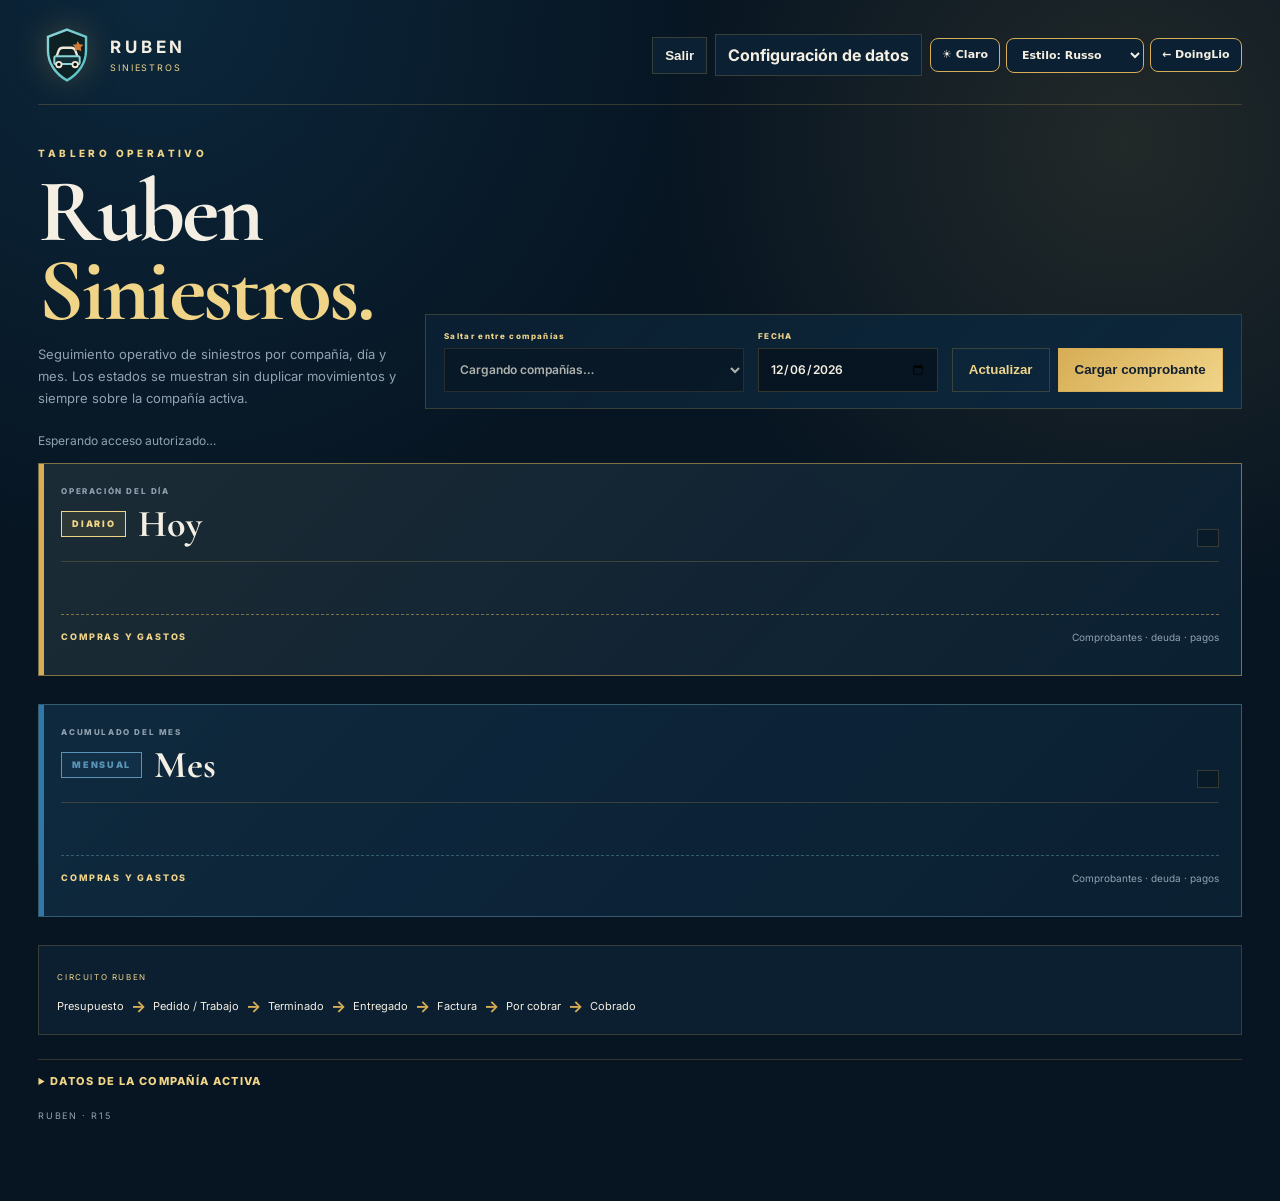
==== index.html @ d05a95ca "R16: productos editables y orden de compra desde comprobante" ====
<!doctype html>
<html lang="es">
<head>
<script data-doinglio-theme-init>(function(){try{document.documentElement.dataset.theme=localStorage.getItem('doinglio.theme')||'dark';document.documentElement.dataset.style=localStorage.getItem('doinglio.style')||'russo'}catch(_){document.documentElement.dataset.theme='dark';document.documentElement.dataset.style='russo'}})();</script>
<meta charset="utf-8">
<meta name="viewport" content="width=device-width,initial-scale=1">
<meta name="theme-color" content="#071522">
<title>Ruben · Siniestros</title>
<link rel="icon" href="ruben-siniestros.svg" type="image/svg+xml">
<style>
@import url('https://fonts.googleapis.com/css2?family=Cormorant+Garamond:wght@500;600;700&family=Inter:wght@400;500;600;700;800&display=swap');
:root{
  --bg:#071522;--panel:#0b2032;--panel2:#0d2940;--ink:#f4efe2;--muted:#91a2b1;
  --blue:#1b5f8b;--blue2:#2e79a9;--gold:#d7ad55;--gold2:#f0d488;--line:#d7ad5538;
  --good:#6fd6ad;--bad:#ff9c9c;
}
html[data-style="davinci"]{--bg:#080807;--panel:#11110f;--panel2:#171510;--blue:#54bfc3;--blue2:#8bd5d8;--gold:#d9823b;--gold2:#efb271;--line:#ffffff18}
html[data-theme="light"][data-style="russo"]{--bg:#eaf1f6;--panel:#fffaf0;--panel2:#f5ead5;--ink:#14283b;--muted:#5d7081;--blue:#18547d;--blue2:#2e79a9;--gold:#9d7423;--gold2:#c79a3c;--line:#9d74234a}
*{box-sizing:border-box}
html,body{margin:0;min-height:100%;background:var(--bg);color:var(--ink);font-family:Inter,system-ui,sans-serif}
body{min-height:100vh;background:
  radial-gradient(circle at 12% 0%,color-mix(in srgb,var(--blue) 24%,transparent),transparent 34%),
  radial-gradient(circle at 88% 12%,color-mix(in srgb,var(--gold) 13%,transparent),transparent 30%),
  var(--bg)}
.wrap{width:min(1380px,94vw);margin:auto;padding:26px 0 80px}
.top{display:flex;justify-content:space-between;align-items:center;gap:18px;padding:0 0 20px;border-bottom:1px solid var(--line)}
.brand{display:flex;align-items:center;gap:14px}.brand img{width:58px;height:58px;filter:drop-shadow(0 0 16px #d7ad5544)}
.brand strong{display:block;font-size:17px;letter-spacing:.22em}.brand small{display:block;margin-top:5px;color:var(--gold2);font-size:9px;letter-spacing:.2em}
.top-actions{display:flex;align-items:center;gap:8px;flex-wrap:wrap;justify-content:flex-end}
.account{font-size:10px;color:var(--muted)}.top-actions button,.top-actions a{border:1px solid var(--line);background:var(--panel);color:var(--ink);padding:10px 12px;text-decoration:none;font-weight:700;cursor:pointer}
.hero{padding:42px 0 24px;display:grid;grid-template-columns:1.15fr .85fr;gap:28px;align-items:end}
.hero-kicker{color:var(--gold2);font-size:10px;letter-spacing:.34em;font-weight:800}
.hero h1{font:700 clamp(54px,7vw,104px)/.88 "Cormorant Garamond",serif;margin:14px 0 12px;letter-spacing:-.03em}
.hero h1 em{font-style:normal;color:var(--gold2)}.hero p{margin:0;color:var(--muted);max-width:720px;line-height:1.7;font-size:13px}
.filters{display:grid;grid-template-columns:minmax(300px,1fr) 180px auto;gap:14px;align-items:end;border:1px solid var(--line);background:linear-gradient(135deg,color-mix(in srgb,var(--panel) 94%,transparent),color-mix(in srgb,var(--blue) 11%,var(--panel)));padding:16px 18px}
.filter-actions{display:flex;gap:8px;align-items:end;justify-content:flex-end;white-space:nowrap}
.refresh{align-self:end;height:44px;border:1px solid var(--gold);font-weight:900;padding:0 16px;cursor:pointer}
.refresh.secondary{background:transparent;color:var(--gold2);border-color:var(--line)}
.refresh.primary{background:linear-gradient(135deg,var(--gold),var(--gold2));color:#102030;border-color:var(--gold)}
.filter select{min-width:0;text-overflow:ellipsis}

.filter label{display:block;color:var(--gold2);font-size:8px;letter-spacing:.17em;margin-bottom:7px;font-weight:800}
.filter select,.filter input{width:100%;height:44px;border:1px solid var(--line);background:var(--bg);color:var(--ink);padding:0 11px;font:600 12px Inter}

.status{min-height:24px;padding:0 0 15px;color:var(--muted);font-size:12px}.status.ok{color:var(--good)}.status.bad{color:var(--bad)}
.period{position:relative;margin:0 0 28px;padding:22px;border:1px solid var(--line);overflow:hidden}
.period:before{content:"";position:absolute;left:0;top:0;bottom:0;width:5px}
.period.day-period{background:linear-gradient(135deg,color-mix(in srgb,var(--gold) 8%,var(--panel)),color-mix(in srgb,var(--panel) 96%,transparent));border-color:color-mix(in srgb,var(--gold) 42%,var(--line))}
.period.day-period:before{background:var(--gold)}
.period.month-period{background:linear-gradient(135deg,color-mix(in srgb,var(--blue2) 10%,var(--panel)),color-mix(in srgb,var(--panel) 96%,transparent));border-color:color-mix(in srgb,var(--blue2) 46%,var(--line))}
.period.month-period:before{background:var(--blue2)}
.period-head{display:flex;justify-content:space-between;align-items:end;gap:16px;margin-bottom:18px;padding:0 0 14px;border-bottom:1px solid var(--line)}
.period-title-row{display:flex;align-items:center;gap:12px;flex-wrap:wrap}
.period-badge{display:inline-flex;align-items:center;min-height:26px;padding:0 10px;border:1px solid currentColor;font-size:9px;letter-spacing:.18em;font-weight:900}
.day-period .period-badge{color:var(--gold2);background:color-mix(in srgb,var(--gold) 10%,transparent)}
.month-period .period-badge{color:color-mix(in srgb,var(--blue2) 78%,var(--ink));background:color-mix(in srgb,var(--blue2) 10%,transparent)}
.period-head small{display:block;color:var(--muted);font-size:8px;letter-spacing:.2em;font-weight:800;margin-bottom:5px}
.period-head h2{margin:0;font:700 38px "Cormorant Garamond",serif}
.period-date{color:var(--ink);font-size:11px;font-weight:700;padding:8px 10px;border:1px solid var(--line);background:color-mix(in srgb,var(--bg) 62%,transparent)}
.day-period .finance-head{border-top-color:color-mix(in srgb,var(--gold) 42%,var(--line))}
.month-period .finance-head{border-top-color:color-mix(in srgb,var(--blue2) 46%,var(--line))}
.metrics{display:grid;grid-template-columns:repeat(4,minmax(0,1fr));gap:12px}
.metric{position:relative;min-height:190px;padding:18px;border:1px solid var(--line);background:linear-gradient(160deg,var(--panel),color-mix(in srgb,var(--blue) 10%,var(--panel)));overflow:hidden}
.metric:after{content:"";position:absolute;width:110px;height:110px;border:1px solid color-mix(in srgb,var(--gold) 22%,transparent);border-radius:50%;right:-48px;top:-48px}
.metric .label{position:relative;z-index:1;color:var(--gold2);font-size:9px;letter-spacing:.18em;font-weight:800;text-transform:uppercase}
.metric .value{position:relative;z-index:1;margin-top:18px;font:700 clamp(46px,5vw,74px)/.85 "Cormorant Garamond",serif;color:var(--ink)}
.metric .amount{position:relative;z-index:1;margin-top:16px;color:var(--muted);font-size:12px;font-weight:600}
.metric.total{background:linear-gradient(145deg,color-mix(in srgb,var(--gold) 14%,var(--panel)),var(--panel))}
.metric.total .value{color:var(--gold2);font-size:clamp(34px,4.4vw,62px)}
.metric.clickable{cursor:pointer;transition:transform .16s ease,border-color .16s ease,background .16s ease}
.metric.clickable:hover{transform:translateY(-2px);border-color:var(--gold);background:linear-gradient(160deg,var(--panel2),color-mix(in srgb,var(--gold) 8%,var(--panel)))}
.metric.clickable:focus-visible{outline:2px solid var(--gold2);outline-offset:3px}
.metric .open-hint{position:absolute;right:14px;bottom:12px;color:var(--gold2);font-size:9px;letter-spacing:.12em;font-weight:800}
.finance-head{display:flex;align-items:center;justify-content:space-between;gap:12px;margin:22px 0 10px;padding-top:16px;border-top:1px dashed var(--line)}
.finance-head span:first-child{color:var(--gold2);font-size:9px;letter-spacing:.2em;font-weight:800}
.finance-head span:last-child{color:var(--muted);font-size:10px}
.detail-modal{position:fixed;inset:0;z-index:20000;display:grid;place-items:center;padding:24px;background:#02070dbd;backdrop-filter:blur(6px)}
.detail-modal[hidden]{display:none}
.detail-card{width:min(1080px,96vw);max-height:84vh;overflow:hidden;border:1px solid var(--gold);background:var(--bg);box-shadow:0 30px 100px #000b}
.detail-head{display:flex;justify-content:space-between;align-items:flex-start;gap:18px;padding:18px 20px;border-bottom:1px solid var(--line);background:var(--panel)}
.detail-head small{display:block;color:var(--gold2);font-size:8px;letter-spacing:.18em;margin-bottom:5px}.detail-head h3{margin:0;font:700 30px "Cormorant Garamond",serif}
.detail-close{border:1px solid var(--line);background:transparent;color:var(--ink);width:38px;height:38px;font-size:20px;cursor:pointer}
.detail-body{overflow:auto;max-height:calc(84vh - 86px)}
.detail-status{padding:14px 18px;color:var(--muted);font-size:11px}
.detail-table{width:100%;border-collapse:collapse;font-size:11px}.detail-table th,.detail-table td{padding:11px 12px;border-bottom:1px solid var(--line);text-align:left;vertical-align:top}.detail-table th{position:sticky;top:0;background:var(--panel2);color:var(--gold2);font-size:8px;letter-spacing:.12em;text-transform:uppercase}.detail-table td.amount{text-align:right;font-weight:700;white-space:nowrap}.detail-table td.balance{text-align:right;color:var(--gold2);white-space:nowrap}
.detail-table tbody tr.invoice-row{cursor:pointer}
.detail-table tbody tr.invoice-row:hover{background:color-mix(in srgb,var(--gold) 8%,transparent)}
.invoice-summary{display:grid;grid-template-columns:repeat(4,minmax(0,1fr));gap:10px;padding:16px 18px;border-bottom:1px solid var(--line)}
.invoice-summary div{border:1px solid var(--line);background:var(--panel);padding:10px}
.invoice-summary small{display:block;color:var(--muted);font-size:8px;letter-spacing:.12em;text-transform:uppercase;margin-bottom:5px}
.invoice-summary b{font-size:12px}
.invoice-section{padding:16px 18px}.invoice-section h4{margin:0 0 10px;color:var(--gold2);font:700 22px "Cormorant Garamond",serif}
.product-link{border:0;background:transparent;color:var(--gold2);font:inherit;font-weight:800;padding:0;cursor:pointer;text-align:left;text-decoration:underline;text-underline-offset:3px}
.product-link:hover{color:var(--ink)}
.detail-back{border:1px solid var(--line);background:var(--panel);color:var(--ink);padding:9px 11px;font-weight:800;cursor:pointer;margin-bottom:14px}
.product-sheet{padding:18px}
.product-sheet h4{margin:0 0 14px;font:700 28px "Cormorant Garamond",serif;color:var(--gold2)}
.product-sheet .invoice-summary{padding:0;border-bottom:0;margin-bottom:14px}
.invoice-upload-modal{position:fixed;inset:0;z-index:22000;display:grid;place-items:center;padding:22px;background:#02070dcc;backdrop-filter:blur(7px)}
.invoice-upload-modal[hidden]{display:none}
.invoice-upload-card{width:min(1580px,99vw);max-height:96vh;overflow:hidden;border:1px solid var(--gold);background:var(--bg);box-shadow:0 35px 120px #000c}
.invoice-upload-head{display:flex;justify-content:space-between;gap:18px;align-items:flex-start;padding:18px 20px;border-bottom:1px solid var(--line);background:var(--panel)}
.invoice-upload-head small{display:block;color:var(--gold2);font-size:8px;letter-spacing:.18em;margin-bottom:5px}.invoice-upload-head h3{margin:0;font:700 32px "Cormorant Garamond",serif}
.invoice-upload-body{padding:12px 14px;overflow:auto;max-height:calc(96vh - 78px)}
.invoice-upload-grid{display:grid;grid-template-columns:minmax(190px,.7fr) minmax(320px,1.3fr) auto;gap:10px;align-items:end}
.invoice-upload-grid input[type=file]{width:100%;border:1px solid var(--line);background:var(--panel);color:var(--ink);padding:12px}
.invoice-btn{border:1px solid var(--gold);background:linear-gradient(135deg,var(--gold),var(--gold2));color:#102030;font-weight:900;padding:11px 14px;cursor:pointer}
.invoice-btn.secondary{background:var(--panel);color:var(--ink);border-color:var(--line)}
.invoice-btn:disabled{opacity:.5;cursor:not-allowed}
.invoice-status{min-height:24px;margin:10px 0;color:var(--muted);font-size:11px}.invoice-status.ok{color:var(--good)}.invoice-status.bad{color:var(--bad)}
.invoice-preview[hidden]{display:none}
.invoice-review-layout{display:grid;grid-template-columns:minmax(360px,.72fr) minmax(720px,1.55fr);gap:12px;align-items:start}
.invoice-document-preview{border:1px solid var(--line);background:var(--panel);min-height:500px;overflow:hidden}
.invoice-document-preview[hidden]{display:none}
.invoice-document-preview-head{display:flex;align-items:center;justify-content:space-between;gap:12px;padding:10px 12px;border-bottom:1px solid var(--line);color:var(--gold2);font-size:9px;font-weight:900;letter-spacing:.12em;text-transform:uppercase}
.invoice-document-file{display:block;max-width:70%;overflow:hidden;text-overflow:ellipsis;white-space:nowrap;color:var(--ink);letter-spacing:0;text-transform:none;font-size:10px}
.invoice-document-open{border:1px solid var(--line);background:var(--panel2);color:var(--ink);padding:7px 9px;font-size:9px;font-weight:800;cursor:pointer}
.invoice-document-preview iframe,.invoice-document-preview img{display:block;width:100%;height:590px;border:0;background:#fff;object-fit:contain;object-position:center top}
.invoice-review-data{min-width:0}
.invoice-fields{display:grid;grid-template-columns:repeat(4,minmax(0,1fr));gap:10px;margin:0 0 14px}
.invoice-field label{display:block;color:var(--gold2);font-size:8px;letter-spacing:.12em;margin-bottom:5px;text-transform:uppercase}
.invoice-field input,.invoice-correction textarea{width:100%;border:1px solid var(--line);background:var(--panel);color:var(--ink);padding:10px;font:500 11px Inter}
.invoice-items{width:100%;border-collapse:collapse;font-size:10px}.invoice-items th,.invoice-items td{border-bottom:1px solid var(--line);padding:7px}.invoice-items th{color:var(--gold2);text-align:left;background:var(--panel2)}.invoice-items input{width:100%;min-width:80px;border:1px solid var(--line);background:var(--panel);color:var(--ink);padding:7px;font-size:10px}
.invoice-correction{margin-top:16px;padding-top:14px;border-top:1px solid var(--line)}.invoice-correction label{display:block;color:var(--gold2);font-size:9px;font-weight:800;margin-bottom:7px}
.invoice-correction-actions,.invoice-save-actions{display:flex;gap:8px;justify-content:flex-end;margin-top:10px;flex-wrap:wrap}
.invoice-order-btn{margin-top:7px;border:1px solid var(--gold);background:transparent;color:var(--gold2);padding:6px 8px;font-size:9px;font-weight:800;cursor:pointer}
.product-match-btn{width:100%;min-width:104px;border:1px solid var(--gold);background:color-mix(in srgb,var(--gold) 13%,var(--panel));color:var(--gold2);padding:7px 8px;font-size:9px;font-weight:900;cursor:pointer}
.product-match-btn:hover{background:color-mix(in srgb,var(--gold) 22%,var(--panel))}
.product-open-btn{width:100%;border:1px solid color-mix(in srgb,var(--good) 52%,var(--line));background:color-mix(in srgb,var(--good) 10%,var(--panel));color:var(--good);padding:7px 8px;font-size:9px;font-weight:900;cursor:pointer}
.product-open-btn:hover{background:color-mix(in srgb,var(--good) 18%,var(--panel))}
.invoice-items .price-original{color:var(--muted)}
.invoice-items .price-final{border-color:color-mix(in srgb,var(--good) 50%,var(--line));font-weight:800}
.invoice-items .discount-cell{min-width:78px;color:var(--gold2);font-weight:800;text-align:right}
.product-create-modal{z-index:23000}
.product-create-card{width:min(760px,96vw);max-height:92vh;overflow:auto;border:1px solid var(--gold);background:var(--bg);box-shadow:0 35px 120px #000d}
.product-create-body{padding:18px}
.product-create-grid{display:grid;grid-template-columns:repeat(2,minmax(0,1fr));gap:12px}
.product-create-grid .wide{grid-column:1/-1}
.product-create-field label{display:block;color:var(--gold2);font-size:8px;font-weight:900;letter-spacing:.12em;text-transform:uppercase;margin-bottom:6px}
.product-create-field input,.product-create-field select{width:100%;height:42px;border:1px solid var(--line);background:var(--panel);color:var(--ink);padding:0 10px;font:600 11px Inter}
.product-create-checks{display:grid;grid-template-columns:repeat(4,minmax(0,1fr));gap:8px;margin-top:14px}
.product-create-checks label{display:flex;align-items:center;gap:7px;border:1px solid var(--line);padding:10px;background:var(--panel);font-size:10px}
.product-create-actions{display:flex;justify-content:flex-end;gap:8px;margin-top:16px}
.product-create-status{min-height:20px;margin-top:10px;color:var(--muted);font-size:10px}
.product-create-status.bad{color:var(--bad)}.product-create-status.ok{color:var(--good)}
@media(max-width:720px){.product-create-grid{grid-template-columns:1fr}.product-create-grid .wide{grid-column:auto}.product-create-checks{grid-template-columns:1fr 1fr}}
@media(max-width:1100px){.invoice-review-layout{grid-template-columns:1fr}.invoice-document-preview{min-height:520px}.invoice-document-preview iframe,.invoice-document-preview img{height:560px}}
@media(max-width:900px){.invoice-fields{grid-template-columns:repeat(2,minmax(0,1fr))}}
@media(max-width:850px){.invoice-upload-grid{grid-template-columns:1fr}.invoice-fields{grid-template-columns:repeat(2,minmax(0,1fr))}}
@media(max-width:600px){.invoice-fields{grid-template-columns:1fr}}
.state-strip{margin-top:12px;display:flex;gap:8px;flex-wrap:wrap}
.state-pill{border:1px solid color-mix(in srgb,var(--blue2) 55%,transparent);background:color-mix(in srgb,var(--blue) 12%,var(--panel));padding:8px 10px;color:var(--muted);font-size:10px}
.flow{margin-top:24px;border:1px solid var(--line);padding:18px;background:color-mix(in srgb,var(--panel) 92%,transparent)}
.flow small{color:var(--gold2);font-size:8px;letter-spacing:.2em}.flow-line{display:flex;gap:7px;align-items:center;flex-wrap:wrap;margin-top:12px}.flow-line span{font-size:11px;color:var(--ink)}.flow-line b{color:var(--gold)}
.company-details{margin-top:24px;border-top:1px solid var(--line);padding-top:14px}.company-details summary{cursor:pointer;color:var(--gold2);font-size:11px;font-weight:800;letter-spacing:.12em}
.company-data{display:grid;grid-template-columns:repeat(4,minmax(0,1fr));gap:9px;margin-top:12px}.company-field{border:1px solid var(--line);background:var(--panel);padding:11px}.company-field small{display:block;color:var(--muted);font-size:8px;text-transform:uppercase;letter-spacing:.12em;margin-bottom:6px}.company-field b{font-size:11px;word-break:break-word}
.code{margin-top:22px;color:var(--muted);font-size:9px;letter-spacing:.18em}
@media(max-width:1050px){.hero{grid-template-columns:1fr}.metrics{grid-template-columns:repeat(2,minmax(0,1fr))}.filters{grid-template-columns:minmax(280px,1fr) 180px auto}}
@media(max-width:820px){.filters{grid-template-columns:1fr 180px}.filter-actions{grid-column:1/-1;justify-content:flex-end}}
@media(max-width:700px){.filters{grid-template-columns:1fr}.filter-actions{grid-column:auto;display:grid;grid-template-columns:1fr 1fr}.filter-actions .refresh{width:100%}.metrics{grid-template-columns:1fr}.company-data{grid-template-columns:1fr 1fr}.top{align-items:flex-start}.hero h1{font-size:60px}}
@media(max-width:460px){.company-data{grid-template-columns:1fr}.wrap{width:min(94vw,100%)}.period{padding:16px}.period-head{align-items:flex-start;flex-direction:column}.period-date{width:100%}}
</style>
<link rel="stylesheet" href="theme.css?v=016&h=18">
<script src="theme.js?v=016&h=18" defer></script>
<script type="module" src="ruben-auth.js?v=016&h=18"></script>
</head>
<body>
<div class="wrap" id="ruben-app">
  <header class="top">
    <div class="brand">
      <img src="ruben-siniestros.svg" alt="Ruben Siniestros">
      <div><strong>RUBEN</strong><small>SINIESTROS</small></div>
    </div>
    <div class="top-actions">
      <span id="ruben-account" class="account"></span>
      <button id="ruben-logout" type="button">Salir</button>
      <a href="conexion-postgres.html">Configuración de datos</a>
    </div>
  </header>

  <main>
    <section class="hero">
      <div>
        <div class="hero-kicker">TABLERO OPERATIVO</div>
        <h1>Ruben <em>Siniestros.</em></h1>
        <p>Seguimiento operativo de siniestros por compañía, día y mes. Los estados se muestran sin duplicar movimientos y siempre sobre la compañía activa.</p>
      </div>
      <div class="filters">
        <div class="filter">
          <label for="company-select">Saltar entre compañías</label>
          <select id="company-select" disabled><option>Cargando compañías…</option></select>
        </div>
        <div class="filter">
          <label for="dashboard-date">FECHA</label>
          <input id="dashboard-date" type="date">
        </div>
        <div class="filter-actions">
          <button id="dashboard-refresh" class="refresh secondary" type="button">Actualizar</button>
          <button id="invoice-upload-top" class="refresh primary" type="button">Cargar comprobante</button>
        </div>
      </div>
    </section>

    <div id="dashboard-status" class="status">Esperando acceso autorizado…</div>

    <section class="period day-period">
      <div class="period-head">
        <div>
          <small>OPERACIÓN DEL DÍA</small>
          <div class="period-title-row"><span class="period-badge">DIARIO</span><h2 id="day-title">Hoy</h2></div>
        </div>
        <div id="day-date" class="period-date"></div>
      </div>
      <div id="day-metrics" class="metrics"></div>
      <div id="day-states" class="state-strip"></div>
      <div class="finance-head"><span>COMPRAS Y GASTOS</span><span>Comprobantes · deuda · pagos</span></div>
      <div id="day-finance" class="metrics finance-metrics"></div>
    </section>

    <section class="period month-period">
      <div class="period-head">
        <div>
          <small>ACUMULADO DEL MES</small>
          <div class="period-title-row"><span class="period-badge">MENSUAL</span><h2>Mes</h2></div>
        </div>
        <div id="month-date" class="period-date"></div>
      </div>
      <div id="month-metrics" class="metrics"></div>
      <div id="month-states" class="state-strip"></div>
      <div class="finance-head"><span>COMPRAS Y GASTOS</span><span>Comprobantes · deuda · pagos</span></div>
      <div id="month-finance" class="metrics finance-metrics"></div>
    </section>

    <section class="flow">
      <small>CIRCUITO RUBEN</small>
      <div class="flow-line">
        <span>Presupuesto</span><b>→</b><span>Pedido / Trabajo</span><b>→</b><span>Terminado</span><b>→</b><span>Entregado</span><b>→</b><span>Factura</span><b>→</b><span>Por cobrar</span><b>→</b><span>Cobrado</span>
      </div>
    </section>

    <div id="detail-modal" class="detail-modal" hidden>
      <section class="detail-card" role="dialog" aria-modal="true" aria-labelledby="detail-title">
        <div class="detail-head">
          <div><small id="detail-kicker">DETALLE</small><h3 id="detail-title">Comprobantes</h3></div>
          <button id="detail-close" class="detail-close" type="button" aria-label="Cerrar">×</button>
        </div>
        <div class="detail-body">
          <div id="detail-status" class="detail-status">Cargando…</div>
          <table id="detail-table" class="detail-table">
            <thead><tr><th>Fecha</th><th>Comprobante</th><th>Cliente / Proveedor</th><th>Importe</th><th>Saldo / Estado</th></tr></thead>
            <tbody id="detail-rows"></tbody>
          </table>
          <div id="detail-extra" hidden></div>
        </div>
      </section>
    </div>

    <div id="invoice-upload-modal" class="invoice-upload-modal" hidden>
      <section class="invoice-upload-card" role="dialog" aria-modal="true" aria-labelledby="invoice-upload-title">
        <div class="invoice-upload-head">
          <div><small id="invoice-upload-kicker">PEDIDO</small><h3 id="invoice-upload-title">Cargar comprobante</h3></div>
          <button id="invoice-upload-close" class="detail-close" type="button" aria-label="Cerrar">×</button>
        </div>
        <div class="invoice-upload-body">
          <div class="invoice-upload-grid">
            <div class="filter">
              <label for="invoice-pedido-ref">PEDIDO (OPCIONAL)</label>
              <input id="invoice-pedido-ref" type="text" placeholder="Ej.: SO-1659">
            </div>
            <div class="filter">
              <label for="invoice-file">PDF O FOTO DEL COMPROBANTE</label>
              <input id="invoice-file" type="file" accept="application/pdf,image/jpeg,image/png,image/webp">
            </div>
            <button id="invoice-process" class="invoice-btn" type="button">Leer comprobante</button>
          </div>
          <div id="invoice-upload-status" class="invoice-status">Elegí el PDF o la foto del comprobante.</div>
          <div id="invoice-preview" class="invoice-preview" hidden>
            <div class="invoice-review-layout">
              <div id="invoice-document-preview" class="invoice-document-preview" hidden>
                <div class="invoice-document-preview-head">
                  <span>COMPROBANTE ORIGINAL</span>
                  <span id="invoice-document-file" class="invoice-document-file"></span>
                  <button id="invoice-document-open" class="invoice-document-open" type="button">Abrir original</button>
                </div>
                <div id="invoice-document-content"></div>
              </div>
              <div class="invoice-review-data">
                <div id="invoice-fields" class="invoice-fields"></div>
                <div style="overflow:auto">
                  <table class="invoice-items">
                    <thead><tr><th>Código</th><th>Producto / concepto</th><th>ID producto</th><th>Cantidad</th><th>Unidad</th><th>P.Unit original</th><th>Desc.</th><th>P.Unit final</th><th>IVA</th><th>Importe</th></tr></thead>
                    <tbody id="invoice-items"></tbody>
                  </table>
                </div>
                <div class="invoice-correction">
                  <label for="invoice-correction">PEDIR UNA CORRECCIÓN</label>
                  <textarea id="invoice-correction" rows="3" placeholder="Ej.: revisá el número del comprobante y el segundo concepto."></textarea>
                  <div class="invoice-correction-actions">
                    <button id="invoice-correct" class="invoice-btn secondary" type="button">Aplicar corrección</button>
                  </div>
                </div>
                <div class="invoice-save-actions">
                  <button id="invoice-save" class="invoice-btn" type="button">Guardar comprobante</button>
                </div>
              </div>
            </div>
          </div>
        </div>
      </section>
    </div>

    <details class="company-details">
      <summary>DATOS DE LA COMPAÑÍA ACTIVA</summary>
      <div id="company-card" class="company-data" hidden>
        <div class="company-field"><small>Razón social</small><b id="company-fiscal"></b></div>
        <div class="company-field"><small>CUIT</small><b id="company-document"></b></div>
        <div class="company-field"><small>IIBB</small><b id="company-gross"></b></div>
        <div class="company-field"><small>Inicio</small><b id="company-start"></b></div>
        <div class="company-field"><small>Ciudad</small><b id="company-city"></b></div>
        <div class="company-field"><small>Domicilio</small><b id="company-address"></b></div>
        <div class="company-field"><small>Teléfono</small><b id="company-phone"></b></div>
        <div class="company-field"><small>Email</small><b id="company-email"></b></div>
      </div>
    </details>

    <div class="code" id="ruben-version">RUBEN · comprobando versión</div>
  </main>
</div>

    <div id="product-create-modal" class="invoice-upload-modal product-create-modal" hidden>
      <section class="product-create-card" role="dialog" aria-modal="true" aria-labelledby="product-create-title">
        <div class="invoice-upload-head">
          <div><small id="product-create-kicker">PRODUCTS · ALTA</small><h3 id="product-create-title">Agregar producto</h3></div>
          <button id="product-create-close" class="detail-close" type="button" aria-label="Cerrar">×</button>
        </div>
        <div class="product-create-body">
          <div class="product-create-grid">
            <div class="product-create-field">
              <label for="product-create-code">Código de la factura</label>
              <input id="product-create-code" type="text" readonly>
            </div>
            <div class="product-create-field">
              <label for="product-create-type">Tipo</label>
              <input id="product-create-type" type="number" value="3">
            </div>
            <div class="product-create-field wide">
              <label for="product-create-name">Nombre en Products</label>
              <input id="product-create-name" type="text">
            </div>
            <div class="product-create-field">
              <label for="product-create-category">Categoría</label>
              <select id="product-create-category"></select>
            </div>
            <div class="product-create-field">
              <label for="product-create-uom">Unidad de medida</label>
              <select id="product-create-uom"></select>
            </div>
            <div class="product-create-field">
              <label for="product-create-standard">Costo / StandardPrice</label>
              <input id="product-create-standard" type="number" min="0" step="0.0001">
            </div>
            <div class="product-create-field">
              <label for="product-create-unit">UnitPrice</label>
              <input id="product-create-unit" type="number" min="0" step="0.0001">
            </div>
            <div class="product-create-field">
              <label for="product-create-list">ListPrice</label>
              <input id="product-create-list" type="number" min="0" step="0.0001" value="0">
            </div>
            <div class="product-create-field">
              <label for="product-create-margin">Margen</label>
              <input id="product-create-margin" type="number" step="0.01" value="0">
            </div>
          </div>
          <div class="product-create-checks">
            <label><input id="product-create-sale" type="checkbox" checked> Venta</label>
            <label><input id="product-create-purchase" type="checkbox" checked> Compra</label>
            <label><input id="product-create-expense" type="checkbox"> Gasto</label>
            <label><input id="product-create-active" type="checkbox" checked> Activo</label>
          </div>
          <div id="product-create-status" class="product-create-status"></div>
          <div class="product-create-actions">
            <button id="product-create-cancel" class="invoice-btn secondary" type="button">Cancelar</button>
            <button id="product-create-save" class="invoice-btn" type="button">Guardar producto</button>
          </div>
        </div>
      </section>
    </div>

<script>
(function(){
  const select=document.getElementById('company-select');
  const dateInput=document.getElementById('dashboard-date');
  const refresh=document.getElementById('dashboard-refresh');
  const status=document.getElementById('dashboard-status');
  const card=document.getElementById('company-card');
  const modal=document.getElementById('detail-modal');
  const modalTitle=document.getElementById('detail-title');
  const modalKicker=document.getElementById('detail-kicker');
  const modalStatus=document.getElementById('detail-status');
  const modalRows=document.getElementById('detail-rows');
  const detailTable=document.getElementById('detail-table');
  const detailExtra=document.getElementById('detail-extra');
  const modalClose=document.getElementById('detail-close');
  const invoiceModal=document.getElementById('invoice-upload-modal');
  const invoiceClose=document.getElementById('invoice-upload-close');
  const invoiceTop=document.getElementById('invoice-upload-top');
  const invoiceKicker=document.getElementById('invoice-upload-kicker');
  const invoicePedidoRef=document.getElementById('invoice-pedido-ref');
  const invoiceFile=document.getElementById('invoice-file');
  const invoiceProcess=document.getElementById('invoice-process');
  const invoiceUploadStatus=document.getElementById('invoice-upload-status');
  const invoicePreview=document.getElementById('invoice-preview');
  const invoiceFields=document.getElementById('invoice-fields');
  const invoiceItems=document.getElementById('invoice-items');
  const invoiceDocumentPreview=document.getElementById('invoice-document-preview');
  const invoiceDocumentContent=document.getElementById('invoice-document-content');
  const invoiceDocumentFile=document.getElementById('invoice-document-file');
  const invoiceDocumentOpen=document.getElementById('invoice-document-open');
  const invoiceCorrection=document.getElementById('invoice-correction');
  const invoiceCorrect=document.getElementById('invoice-correct');
  const invoiceSave=document.getElementById('invoice-save');
  const productCreateModal=document.getElementById('product-create-modal');
  const productCreateTitle=document.getElementById('product-create-title');
  const productCreateKicker=document.getElementById('product-create-kicker');
  const productCreateClose=document.getElementById('product-create-close');
  const productCreateCancel=document.getElementById('product-create-cancel');
  const productCreateSave=document.getElementById('product-create-save');
  const productCreateStatus=document.getElementById('product-create-status');
  const productCreateCode=document.getElementById('product-create-code');
  const productCreateName=document.getElementById('product-create-name');
  const productCreateCategory=document.getElementById('product-create-category');
  const productCreateUom=document.getElementById('product-create-uom');
  const productCreateStandard=document.getElementById('product-create-standard');
  const productCreateUnit=document.getElementById('product-create-unit');
  const productCreateList=document.getElementById('product-create-list');
  const productCreateMargin=document.getElementById('product-create-margin');
  const productCreateType=document.getElementById('product-create-type');
  const productCreateSale=document.getElementById('product-create-sale');
  const productCreatePurchase=document.getElementById('product-create-purchase');
  const productCreateExpense=document.getElementById('product-create-expense');
  const productCreateActive=document.getElementById('product-create-active');
  let invoiceUploadState={pedidoRef:'',file:null,dataUrl:'',previewUrl:'',initialExtracted:null,current:null};
  let productCreateState={index:-1,catalog:null,mode:'create',productId:null};
  let companies=[];

  const fields={
    fiscal:document.getElementById('company-fiscal'),
    document:document.getElementById('company-document'),
    gross:document.getElementById('company-gross'),
    start:document.getElementById('company-start'),
    city:document.getElementById('company-city'),
    address:document.getElementById('company-address'),
    phone:document.getElementById('company-phone'),
    email:document.getElementById('company-email')
  };

  const safe=v=>String(v??'').trim()||'—';
  const money=v=>new Intl.NumberFormat('es-AR',{style:'currency',currency:'ARS',maximumFractionDigits:0}).format(Number(v||0));
  const localISO=()=>{
    const d=new Date(), off=d.getTimezoneOffset();
    return new Date(d.getTime()-off*60000).toISOString().slice(0,10);
  };
  dateInput.value=localISO();

  function renderCompany(company){
    if(!company){card.hidden=true;return}
    card.hidden=false;
    fields.fiscal.textContent=safe(company.fiscal_name);
    fields.document.textContent=safe(company.document);
    fields.gross.textContent=safe(company.gross_income);
    fields.start.textContent=safe(company.start_date);
    fields.city.textContent=safe(company.city);
    fields.address.textContent=safe(company.address);
    fields.phone.textContent=safe(company.phone);
    fields.email.textContent=safe(company.email);
  }

  function norm(s){
    return String(s||'').normalize('NFD').replace(/[\u0300-\u036f]/g,'').toLowerCase().trim();
  }
  function summarize(rows){
    const out={};
    for(const row of rows){
      const key=norm(row.estado);
      if(!out[key])out[key]={estado:String(row.estado),cantidad:0,total:0};
      out[key].cantidad+=Number(row.cantidad||0);
      out[key].total+=Number(row.total||0);
    }
    return Object.values(out);
  }
  function pick(list,matcher){
    const found=list.filter(x=>matcher(norm(x.estado)));
    return found.reduce((a,x)=>({cantidad:a.cantidad+x.cantidad,total:a.total+x.total}),{cantidad:0,total:0});
  }
  function metric(label,data,kind='count',clickInfo=null){
    const el=document.createElement('article');
    el.className='metric'+(kind==='total'?' total':'')+(clickInfo?' clickable':'');
    if(clickInfo){el.tabIndex=0;el.setAttribute('role','button')}
    const value=kind==='money'?money(data.total):String(data.cantidad);
    el.innerHTML='<div class="label">'+label+'</div><div class="value">'+value+'</div><div class="amount">'+
      (kind==='money'?(data.cantidad+' movimientos'):money(data.total))+'</div>'+
      (clickInfo?'<div class="open-hint">VER COMPROBANTES →</div>':'');
    if(clickInfo){
      const open=()=>clickInfo.type==='sales'
        ?openSalesDetail(clickInfo.period,clickInfo.estado,label)
        :openFinanceDetail(clickInfo.period,clickInfo.metric,label);
      el.addEventListener('click',open);
      el.addEventListener('keydown',e=>{if(e.key==='Enter'||e.key===' '){e.preventDefault();open()}});
    }
    return el;
  }
  function renderPeriod(period,rows){
    const list=summarize(rows.filter(r=>r.period===period));
    const target=document.getElementById(period==='day'?'day-metrics':'month-metrics');
    const strip=document.getElementById(period==='day'?'day-states':'month-states');
    target.innerHTML='';strip.innerHTML='';

    const presupuesto=pick(list,s=>s.includes('presup'));
    const pedido=pick(list,s=>s.includes('pedido'));
    const facturado=pick(list,s=>s.includes('factur')&&!s.includes('sin factur'));
    const porCobrar=pick(list,s=>s.includes('sin factur')||s.includes('por cobrar')||s.includes('pendiente'));
    const total=list.reduce((a,x)=>({cantidad:a.cantidad+x.cantidad,total:a.total+x.total}),{cantidad:0,total:0});

    target.append(
      metric('Presupuestos',presupuesto,'count',{type:'sales',period,estado:'Presupuesto'}),
      metric('Pedidos',pedido,'count',{type:'sales',period,estado:'Pedido'}),
      metric('Facturados',facturado,'count',{type:'sales',period,estado:'Facturado'}),
      metric('Por cobrar / Sin facturar',porCobrar),
      metric('Total movimientos',total),
      metric('Importe total',total,'money')
    );

    for(const item of list){
      const p=document.createElement('span');p.className='state-pill';
      p.textContent=item.estado+' · '+item.cantidad+' · '+money(item.total);
      strip.appendChild(p);
    }
    if(!list.length){
      const p=document.createElement('span');p.className='state-pill';p.textContent='Sin movimientos para este período';strip.appendChild(p);
    }
  }

  function renderFinance(period,rows){
    const target=document.getElementById(period==='day'?'day-finance':'month-finance');
    target.innerHTML='';
    const get=metricName=>{
      const row=rows.find(r=>r.period===period&&r.metric===metricName);
      return row?{cantidad:Number(row.cantidad||0),total:Number(row.total||0)}:{cantidad:0,total:0};
    };
    target.append(
      metric('Insumos',get('insumos'),'count',{type:'finance',period,metric:'insumos'}),
      metric('Gastos',get('gastos'),'count',{type:'finance',period,metric:'gastos'}),
      metric('Pendiente de pago',get('pendiente_pago'),'count',{type:'finance',period,metric:'pendiente_pago'}),
      metric('Pagado',get('pagado'),'count',{type:'finance',period,metric:'pagado'})
    );
  }

  function showDetail(title,kicker,items,finance=false){
    modalTitle.textContent=title;
    modalKicker.textContent=kicker;
    modalRows.innerHTML='';
    detailTable.hidden=false;
    detailExtra.hidden=true;
    detailExtra.innerHTML='';
    modalStatus.textContent=items.length?items.length+' comprobante'+(items.length===1?'':'s'):'Sin comprobantes para este período';
    for(const item of items){
      const tr=document.createElement('tr');
      if(finance && Number(item.account_invoice_id||0)>0){
        tr.className='invoice-row';
        tr.tabIndex=0;
        tr.setAttribute('role','button');
        const open=()=>openPurchaseInvoice(Number(item.account_invoice_id));
        tr.addEventListener('click',open);
        tr.addEventListener('keydown',e=>{if(e.key==='Enter'||e.key===' '){e.preventDefault();open()}});
      }else if(!finance && norm(item.estado)==='facturado' && Number(item.account_invoice_id||0)>0){
        tr.className='invoice-row';
        tr.tabIndex=0;
        tr.setAttribute('role','button');
        const open=()=>openSalesInvoice(item);
        tr.addEventListener('click',open);
        tr.addEventListener('keydown',e=>{if(e.key==='Enter'||e.key===' '){e.preventDefault();open()}});
      }else if(!finance && norm(item.estado)==='pedido' && Number(item.sale_order_id||0)>0){
        tr.className='invoice-row';
        tr.tabIndex=0;
        tr.setAttribute('role','button');
        const open=()=>openSalesOrder(item);
        tr.addEventListener('click',open);
        tr.addEventListener('keydown',e=>{if(e.key==='Enter'||e.key===' '){e.preventDefault();open()}});
      }
      const party=finance?safe(item.tercero):safe(item.cliente);
      const last=finance
        ? (Number(item.saldo||0)!==0?money(item.saldo):safe(item.tipo||'Pagado'))
        : safe(item.estado);
      const vals=[safe(item.fecha),safe(item.comprobante),party,money(item.total),last];
      vals.forEach((v,i)=>{
        const td=document.createElement('td');td.textContent=v;
        if(i===3)td.className='amount';
        if(i===4){
          td.className='balance';
          if(!finance && norm(item.estado)==='pedido'){
            const br=document.createElement('br');
            const btn=document.createElement('button');
            btn.type='button';btn.className='invoice-order-btn';btn.textContent='Cargar comprobante';
            btn.addEventListener('click',e=>{e.stopPropagation();openInvoiceUpload(safe(item.comprobante))});
            td.append(br,btn);
          }
        }
        tr.appendChild(td);
      });
      modalRows.appendChild(tr);
    }
    modal.hidden=false;
    document.body.style.overflow='hidden';
  }
  function closeDetail(){modal.hidden=true;document.body.style.overflow=''}
  modalClose.addEventListener('click',closeDetail);
  modal.addEventListener('click',e=>{if(e.target===modal)closeDetail()});
  document.addEventListener('keydown',e=>{if(e.key==='Escape'&&!modal.hidden)closeDetail()});

  async function openSalesDetail(period,estado,label){
    const date=dateInput.value||localISO();
    modal.hidden=false;document.body.style.overflow='hidden';
    modalTitle.textContent=label;modalKicker.textContent=(period==='day'?'DÍA':'MES')+' · COMPROBANTES';modalRows.innerHTML='';modalStatus.textContent='Cargando comprobantes…';
    try{
      const data=await window.RubenAuth.invoke('sales_detail',{date,period,estado});
      showDetail(label,(period==='day'?'DÍA':'MES')+' · '+safe(data.active_company?.name),Array.isArray(data.items)?data.items:[],false);
    }catch(error){modalStatus.textContent=error.message||'No pude cargar los comprobantes.'}
  }

  function appendInfo(parent,label,value){
    const box=document.createElement('div');
    const s=document.createElement('small');s.textContent=label;
    const b=document.createElement('b');b.textContent=value;
    box.append(s,b);parent.appendChild(box);
  }
  function makeDetailTable(headers,rows){
    const table=document.createElement('table');table.className='detail-table';
    const thead=document.createElement('thead'),trh=document.createElement('tr');
    headers.forEach(h=>{const th=document.createElement('th');th.textContent=h;trh.appendChild(th)});
    thead.appendChild(trh);table.appendChild(thead);
    const tbody=document.createElement('tbody');
    rows.forEach(row=>{
      const tr=document.createElement('tr');
      row.forEach((v,i)=>{const td=document.createElement('td');td.textContent=v;if(i>=row.length-2)td.className='amount';tr.appendChild(td)});
      tbody.appendChild(tr);
    });
    table.appendChild(tbody);return table;
  }
  function makeProductTable(productos,invoiceItem){
    const table=document.createElement('table');table.className='detail-table';
    const thead=document.createElement('thead'),trh=document.createElement('tr');
    ['Producto','Cantidad','Precio unitario','Neto','Impuestos','Total'].forEach(h=>{const th=document.createElement('th');th.textContent=h;trh.appendChild(th)});
    thead.appendChild(trh);table.appendChild(thead);
    const tbody=document.createElement('tbody');
    productos.forEach(p=>{
      const tr=document.createElement('tr');
      const tdName=document.createElement('td');
      if(Number(p.product_id||0)>0){
        const btn=document.createElement('button');btn.type='button';btn.className='product-link';btn.textContent=safe(p.producto);
        btn.addEventListener('click',()=>showProductDetail(p,invoiceItem));
        tdName.appendChild(btn);
      }else tdName.textContent=safe(p.producto);
      tr.appendChild(tdName);
      [String(Number(p.cantidad||0)),money(p.precio_unitario),money(p.importe_neto),money(p.impuestos),money(p.total)].forEach((v,i)=>{
        const td=document.createElement('td');td.textContent=v;if(i>=1)td.className='amount';tr.appendChild(td);
      });
      tbody.appendChild(tr);
    });
    table.appendChild(tbody);return table;
  }

  function showProductDetail(product,invoiceItem){
    modalKicker.textContent='PRODUCTO · '+safe(product.product_id);
    modalTitle.textContent=safe(product.producto);
    modalStatus.textContent='Producto vinculado desde '+safe(invoiceItem?.comprobante);
    detailTable.hidden=true;detailExtra.hidden=false;detailExtra.innerHTML='';
    const sheet=document.createElement('section');sheet.className='product-sheet';
    const back=document.createElement('button');back.type='button';back.className='detail-back';
    const fromOrder=norm(invoiceItem?.estado)==='pedido';
    back.textContent=fromOrder?'← Volver al pedido':'← Volver a la factura';
    back.addEventListener('click',()=>fromOrder?openSalesOrder(invoiceItem):openSalesInvoice(invoiceItem));
    sheet.appendChild(back);
    const title=document.createElement('h4');title.textContent=safe(product.producto);sheet.appendChild(title);
    const summary=document.createElement('div');summary.className='invoice-summary';
    appendInfo(summary,'Product ID',safe(product.product_id));
    appendInfo(summary,'Activo',product.activo===true?'Sí':product.activo===false?'No':'—');
    appendInfo(summary,'Vendible',product.vendible===true?'Sí':product.vendible===false?'No':'—');
    appendInfo(summary,'Comprable',product.comprable===true?'Sí':product.comprable===false?'No':'—');
    appendInfo(summary,'Gasto',product.es_gasto===true?'Sí':product.es_gasto===false?'No':'—');
    appendInfo(summary,'Precio lista',money(product.precio_lista));
    appendInfo(summary,'Costo estándar',money(product.costo_estandar));
    appendInfo(summary,'Margen',product.margen==null?'—':Number(product.margen).toLocaleString('es-AR',{maximumFractionDigits:2})+'%');
    appendInfo(summary,'Categoría',safe(product.categoria||product.category_id));
    appendInfo(summary,'Unidad',safe(product.unidad_medida));
    appendInfo(summary,'Cantidad factura',String(Number(product.cantidad||0)));
    appendInfo(summary,'Precio factura',money(product.precio_unitario));
    sheet.appendChild(summary);
    detailExtra.appendChild(sheet);
  }

  function openSalesOrder(item){
    modalKicker.textContent='PEDIDO · PRODUCTOS';
    modalTitle.textContent=safe(item.comprobante);
    modalStatus.textContent=safe(item.cliente)+' · '+safe(item.fecha);
    modalRows.innerHTML='';
    detailTable.hidden=true;detailExtra.hidden=false;detailExtra.innerHTML='';

    const summary=document.createElement('div');summary.className='invoice-summary';
    appendInfo(summary,'Pedido ID',safe(item.sale_order_id));
    appendInfo(summary,'Neto',money(item.neto));
    appendInfo(summary,'Impuestos',money(item.impuestos));
    appendInfo(summary,'Total',money(item.total));
    appendInfo(summary,'Saldo',money(item.balance));
    appendInfo(summary,'Estado','Pedido');
    detailExtra.appendChild(summary);

    const actions=document.createElement('div');actions.className='invoice-section';
    const load=document.createElement('button');load.type='button';load.className='btn primary';load.textContent='Cargar comprobante';
    load.addEventListener('click',()=>openInvoiceUpload(safe(item.comprobante)));
    actions.appendChild(load);
    detailExtra.appendChild(actions);

    const prodSec=document.createElement('section');prodSec.className='invoice-section';
    const ph=document.createElement('h4');ph.textContent='Productos del pedido';prodSec.appendChild(ph);
    const productos=Array.isArray(item.productos)?item.productos:[];
    if(productos.length)prodSec.appendChild(makeProductTable(productos,item));
    else{
      const empty=document.createElement('div');empty.className='detail-status';empty.textContent='Sin productos relacionados.';prodSec.appendChild(empty);
    }
    detailExtra.appendChild(prodSec);
    modal.hidden=false;document.body.style.overflow='hidden';
  }

  function openSalesInvoice(item){
    modalKicker.textContent='VENTA · FACTURA · PRODUCTOS · COBROS';
    modalTitle.textContent=safe(item.comprobante);
    modalStatus.textContent=safe(item.cliente)+' · '+safe(item.fecha);
    modalRows.innerHTML='';
    detailTable.hidden=true;detailExtra.hidden=false;detailExtra.innerHTML='';

    const summary=document.createElement('div');summary.className='invoice-summary';
    appendInfo(summary,'Tipo',safe(item.tipo||'FACTURA'));
    appendInfo(summary,'CUIT',safe(item.cuit));
    appendInfo(summary,'Neto',money(item.neto));
    appendInfo(summary,'Impuestos',money(item.impuestos));
    appendInfo(summary,'Total',money(item.total));
    appendInfo(summary,'Pendiente',money(item.balance));
    appendInfo(summary,'Estado',Number(item.balance||0)===0?'Cobrada':(Number(item.balance||0)<Math.abs(Number(item.total||0))?'Cobro parcial':'Pendiente'));
    appendInfo(summary,'Pedido venta',safe(item.sale_order_id));
    detailExtra.appendChild(summary);

    const prodSec=document.createElement('section');prodSec.className='invoice-section';
    const ph=document.createElement('h4');ph.textContent='Productos';prodSec.appendChild(ph);
    const productos=Array.isArray(item.productos)?item.productos:[];
    if(productos.length)prodSec.appendChild(makeProductTable(productos,item));
    else{const empty=document.createElement('div');empty.className='detail-status';empty.textContent='Sin productos relacionados.';prodSec.appendChild(empty)}
    detailExtra.appendChild(prodSec);

    const cobSec=document.createElement('section');cobSec.className='invoice-section';
    const ch=document.createElement('h4');ch.textContent='Cobros';cobSec.appendChild(ch);
    const cobros=Array.isArray(item.cobros)?item.cobros:[];
    if(cobros.length){
      cobSec.appendChild(makeDetailTable(
        ['Fecha','Cobro','Importe aplicado','Total cobro'],
        cobros.map(p=>[safe(p.fecha_cobro),safe(p.cobro),money(p.importe_aplicado),money(p.total_cobro)])
      ));
    }else{
      const empty=document.createElement('div');empty.className='detail-status';empty.textContent='Todavía no hay cobros relacionados con esta factura.';cobSec.appendChild(empty);
    }
    detailExtra.appendChild(cobSec);
    modal.hidden=false;document.body.style.overflow='hidden';
  }

  async function openPurchaseInvoice(accountInvoiceId){
    modalTitle.textContent='Detalle de compra';
    modalKicker.textContent='FACTURA · PRODUCTOS · PAGOS';
    modalStatus.textContent='Cargando factura…';
    modalRows.innerHTML='';
    detailTable.hidden=true;
    detailExtra.hidden=false;
    detailExtra.innerHTML='';
    try{
      const data=await window.RubenAuth.invoke('purchase_invoice_detail',{account_invoice_id:accountInvoiceId});
      const f=data.factura||{};
      const comprobante=[safe(f.letra),safe(f.sucursal),safe(f.numero)].filter(x=>x!=='—').join('-')||'—';
      modalTitle.textContent=comprobante;
      modalStatus.textContent=safe(f.razon_social)+' · '+safe(f.fecha);
      const summary=document.createElement('div');summary.className='invoice-summary';
      appendInfo(summary,'Tipo',safe(f.tipo));
      appendInfo(summary,'Total',money(f.total));
      appendInfo(summary,'Pendiente',money(f.balance));
      appendInfo(summary,'Estado',Number(f.balance||0)===0?'Pagada':(Number(f.balance||0)<Number(f.total||0)?'Pago parcial':'Impaga'));
      detailExtra.appendChild(summary);

      const prodSec=document.createElement('section');prodSec.className='invoice-section';
      const ph=document.createElement('h4');ph.textContent='Productos';prodSec.appendChild(ph);
      const productos=Array.isArray(data.productos)?data.productos:[];
      if(productos.length){
        prodSec.appendChild(makeDetailTable(
          ['Producto','Cantidad','Precio unitario','Neto','Impuestos','Total'],
          productos.map(p=>[safe(p.producto),String(Number(p.cantidad||0)),money(p.precio_unitario),money(p.importe_neto),money(p.impuestos),money(p.total)])
        ));
      }else{
        const empty=document.createElement('div');empty.className='detail-status';empty.textContent='Sin productos relacionados.';prodSec.appendChild(empty);
      }
      detailExtra.appendChild(prodSec);

      const paySec=document.createElement('section');paySec.className='invoice-section';
      const pgh=document.createElement('h4');pgh.textContent='Pagos';paySec.appendChild(pgh);
      const pagos=Array.isArray(data.pagos)?data.pagos:[];
      if(pagos.length){
        paySec.appendChild(makeDetailTable(
          ['Fecha','Pago','Importe aplicado','Total pago'],
          pagos.map(p=>[safe(p.fecha_pago),safe(p.pago),money(p.importe_aplicado),money(p.total_pago)])
        ));
      }else{
        const empty=document.createElement('div');empty.className='detail-status';empty.textContent='Todavía no hay pagos relacionados con esta factura.';paySec.appendChild(empty);
      }
      detailExtra.appendChild(paySec);
    }catch(error){
      modalStatus.textContent=error.message||'No pude cargar la factura.';
    }
  }

  async function openFinanceDetail(period,metricName,label){
    const date=dateInput.value||localISO();
    modal.hidden=false;document.body.style.overflow='hidden';
    modalTitle.textContent=label;modalKicker.textContent=(period==='day'?'DÍA':'MES')+' · COMPRAS Y PAGOS';modalRows.innerHTML='';detailTable.hidden=false;detailExtra.hidden=true;detailExtra.innerHTML='';modalStatus.textContent='Cargando comprobantes…';
    try{
      const data=await window.RubenAuth.invoke('finance_detail',{date,period,metric:metricName});
      showDetail(label,(period==='day'?'DÍA':'MES')+' · '+safe(data.active_company?.name),Array.isArray(data.items)?data.items:[],true);
    }catch(error){modalStatus.textContent=error.message||'No pude cargar el detalle.'}
  }

  const invoiceFieldDefs=[
    ['categoria_comprobante','Clase de comprobante'],['proveedor','Proveedor'],['proveedor_cuit','CUIT proveedor'],['fecha','Fecha'],['tipo_comprobante','Tipo'],
    ['punto_venta','Punto de venta'],['numero_comprobante','Número'],['subtotal','Subtotal'],['descuento_importe','Descuento'],['subtotal_gravado','Subtotal gravado'],['total_iva','IVA'],
    ['percepciones','Percepciones'],['total','Total'],['cae','CAE'],['cae_vencimiento','Vencimiento CAE']
  ];
  const transferFieldDefs=[
    ['categoria_comprobante','Clase de comprobante'],['tipo_comprobante','Tipo'],['fecha','Fecha'],['total','Importe'],['moneda','Moneda'],
    ['banco_origen','Banco origen'],['titular_origen','Titular origen'],['cuenta_origen','Cuenta origen'],
    ['banco_destino','Banco destino'],['titular_destino','Titular destino'],['cuenta_destino','Cuenta destino'],
    ['referencia_operacion','Referencia / ID operación'],['estado_operacion','Estado']
  ];

  function setInvoiceStatus(message,type=''){
    invoiceUploadStatus.className='invoice-status'+(type?' '+type:'');
    invoiceUploadStatus.textContent=message||'';
  }
  function closeInvoiceUpload(){
    invoiceModal.hidden=true;
    if(invoiceUploadState.previewUrl)URL.revokeObjectURL(invoiceUploadState.previewUrl);
    invoiceUploadState={pedidoRef:'',file:null,dataUrl:'',previewUrl:'',initialExtracted:null,current:null};
    invoiceFile.value='';invoicePedidoRef.value='';invoicePreview.hidden=true;invoiceDocumentPreview.hidden=true;invoiceDocumentContent.innerHTML='';invoiceDocumentFile.textContent='';invoiceFields.innerHTML='';invoiceItems.innerHTML='';invoiceCorrection.value='';
    if(modal.hidden)document.body.style.overflow='';
  }
  function openInvoiceUpload(pedidoRef){
    if(invoiceUploadState.previewUrl)URL.revokeObjectURL(invoiceUploadState.previewUrl);
    invoiceUploadState={pedidoRef:String(pedidoRef||''),file:null,dataUrl:'',previewUrl:'',initialExtracted:null,current:null};
    invoiceKicker.textContent=pedidoRef?'PEDIDO · '+safe(pedidoRef):'NUEVO COMPROBANTE';
    invoicePedidoRef.value=String(pedidoRef||'');
    invoiceFile.value='';invoicePreview.hidden=true;invoiceDocumentPreview.hidden=true;invoiceDocumentContent.innerHTML='';invoiceDocumentFile.textContent='';invoiceFields.innerHTML='';invoiceItems.innerHTML='';invoiceCorrection.value='';
    setInvoiceStatus('Elegí el PDF o la foto del comprobante. Puede ser factura, recibo, ticket u otro comprobante. El pedido es opcional.');
    invoiceModal.hidden=false;document.body.style.overflow='hidden';
  }
  invoiceTop.addEventListener('click',()=>openInvoiceUpload(''));
  invoiceClose.addEventListener('click',closeInvoiceUpload);
  invoiceModal.addEventListener('click',e=>{if(e.target===invoiceModal)closeInvoiceUpload()});
  document.addEventListener('keydown',e=>{
    if(e.key!=='Escape')return;
    if(!productCreateModal.hidden){closeProductCreate();return}
    if(!invoiceModal.hidden)closeInvoiceUpload();
  });

  function showInvoiceDocument(file){
    if(invoiceUploadState.previewUrl)URL.revokeObjectURL(invoiceUploadState.previewUrl);
    invoiceUploadState.previewUrl=URL.createObjectURL(file);
    invoiceDocumentContent.innerHTML='';
    let el;
    if((file.type||'').startsWith('image/')){
      el=document.createElement('img');
      el.alt='Vista previa del comprobante';
      el.src=invoiceUploadState.previewUrl;
    }else{
      el=document.createElement('iframe');
      el.title='Vista previa del comprobante';
      el.src=invoiceUploadState.previewUrl;
    }
    invoiceDocumentContent.appendChild(el);
    invoiceDocumentFile.textContent=file.name;
    invoiceDocumentOpen.disabled=false;
    invoiceDocumentPreview.hidden=false;
    invoicePreview.hidden=false;
  }
  invoiceDocumentOpen.addEventListener('click',()=>{
    if(!invoiceUploadState.previewUrl)return;
    window.open(invoiceUploadState.previewUrl,'_blank','noopener,noreferrer');
  });
  invoiceFile.addEventListener('change',()=>{
    const file=invoiceFile.files?.[0];
    invoiceUploadState.file=file||null;
    invoiceUploadState.dataUrl='';
    invoiceUploadState.initialExtracted=null;
    invoiceUploadState.current=null;
    invoiceFields.innerHTML='';invoiceItems.innerHTML='';invoiceCorrection.value='';
    if(file){
      showInvoiceDocument(file);
      setInvoiceStatus('Archivo cargado y visible a la izquierda. Revisá el comprobante original y después tocá “Leer comprobante”.');
    }else{
      if(invoiceUploadState.previewUrl)URL.revokeObjectURL(invoiceUploadState.previewUrl);
      invoiceUploadState.previewUrl='';
      invoiceDocumentPreview.hidden=true;invoiceDocumentContent.innerHTML='';invoiceDocumentFile.textContent='';invoiceDocumentOpen.disabled=true;invoicePreview.hidden=true;
      setInvoiceStatus('Elegí el PDF o la foto del comprobante.');
    }
  });

  function readFileDataUrl(file){
    return new Promise((resolve,reject)=>{
      const reader=new FileReader();
      reader.onload=()=>resolve(String(reader.result||''));
      reader.onerror=()=>reject(reader.error||new Error('No pude leer el archivo.'));
      reader.readAsDataURL(file);
    });
  }
  async function sha256File(file){
    const buf=await file.arrayBuffer();
    const hash=await crypto.subtle.digest('SHA-256',buf);
    return Array.from(new Uint8Array(hash)).map(b=>b.toString(16).padStart(2,'0')).join('');
  }
  function parseInvoiceNumber(value){
    let raw=String(value??'').trim().replace(/[^0-9,.-]/g,'');
    if(!raw)return 0;
    if(raw.includes(',')&&raw.includes('.'))raw=raw.replace(/\./g,'').replace(',','.');
    else if(raw.includes(','))raw=raw.replace(',','.');
    const n=Number(raw);
    return Number.isFinite(n)?n:0;
  }
  function invoiceNumber(value){
    return Number(value||0).toLocaleString('es-AR',{minimumFractionDigits:2,maximumFractionDigits:2});
  }
  function prorateInvoiceDiscount(source){
    const data=JSON.parse(JSON.stringify(source||{}));
    const items=Array.isArray(data.items)?data.items:[];
    const subtotal=parseInvoiceNumber(data.subtotal);
    if(!subtotal||!items.length)return data;
    let discount=parseInvoiceNumber(data.descuento_importe);
    if(!discount){
      const legacy=String(data.descuento||'');
      if(!legacy.includes('%'))discount=parseInvoiceNumber(legacy);
    }
    let factor=1;
    if(discount>0&&discount<subtotal)factor=(subtotal-discount)/subtotal;
    else{
      const gravado=parseInvoiceNumber(data.subtotal_gravado);
      if(gravado>0&&gravado<subtotal)factor=gravado/subtotal;
      else{
        const pct=parseInvoiceNumber(data.descuento_porcentaje);
        if(pct>0&&pct<100)factor=(100-pct)/100;
      }
    }
    if(!(factor>0&&factor<.999999))return data;
    const target=Math.round(subtotal*factor*100)/100;
    let accumulated=0;
    data.items=items.map((item,index)=>{
      const qty=Math.max(parseInvoiceNumber(item?.cantidad)||1,0.000001);
      const original=parseInvoiceNumber(item?.precio_unitario);
      const originalAmount=parseInvoiceNumber(item?.importe)||original*qty;
      let finalAmount=Math.round(originalAmount*factor*100)/100;
      if(index===items.length-1)finalAmount=Math.round((target-accumulated)*100)/100;
      accumulated=Math.round((accumulated+finalAmount)*100)/100;
      const finalUnit=Math.round((finalAmount/qty)*100)/100;
      return {...item,
        precio_unitario_original:invoiceNumber(original),
        descuento_prorrateado:invoiceNumber(Math.max(0,original-finalUnit)),
        descuento_prorrateado_pct:Number(((1-factor)*100).toFixed(2)),
        precio_unitario:invoiceNumber(finalUnit),
        precio_unitario_final:invoiceNumber(finalUnit),
        importe_original:invoiceNumber(originalAmount),
        importe:invoiceNumber(finalAmount)
      };
    });
    data.descuento_prorrateado=true;
    return data;
  }
  function setProductCreateStatus(message,type=''){
    productCreateStatus.className='product-create-status'+(type?' '+type:'');
    productCreateStatus.textContent=message||'';
  }
  async function loadProductCatalog(){
    if(productCreateState.catalog)return productCreateState.catalog;
    const data=await window.RubenAuth.invoke('product_catalog');
    productCreateState.catalog={categories:Array.isArray(data.categories)?data.categories:[],uoms:Array.isArray(data.uoms)?data.uoms:[]};
    return productCreateState.catalog;
  }
  function closeProductCreate(){
    productCreateModal.hidden=true;
    productCreateState.index=-1;
    productCreateState.mode='create';
    productCreateState.productId=null;
    productCreateTitle.textContent='Agregar producto';
    productCreateKicker.textContent='PRODUCTS · ALTA';
    productCreateSave.textContent='Guardar producto';
    setProductCreateStatus('');
  }
  async function invokeRubenAction(action,payload={}){
    const sb=window.RubenAuth?.sb;
    if(!sb)throw new Error('Ruben no está autenticado.');
    const {data,error}=await sb.functions.invoke('ruben-actions',{body:{action,...payload}});
    if(error){
      let parsed=null;
      try{parsed=await error.context?.clone?.().json()}catch(_){}
      throw new Error(parsed?.message||error.message||'No pude ejecutar la acción.');
    }
    if(data?.error)throw new Error(data.message||data.error);
    return data;
  }
  const productValue=(p,...keys)=>{
    for(const k of keys){
      if(p&&p[k]!==undefined&&p[k]!==null)return p[k];
    }
    return null;
  };
  function fillProductSelect(selectEl,value){
    const v=String(value??'');
    if(v&&Array.from(selectEl.options).some(o=>o.value===v))selectEl.value=v;
  }
  async function prepareProductCatalog(){
    const catalog=await loadProductCatalog();
    productCreateCategory.innerHTML='';productCreateUom.innerHTML='';
    for(const c of catalog.categories){const o=document.createElement('option');o.value=String(c.id);o.textContent=String(c.name||('Categoría '+c.id));productCreateCategory.appendChild(o)}
    for(const u of catalog.uoms){const o=document.createElement('option');o.value=String(u.id);o.textContent=String(u.name||('Unidad '+u.id));productCreateUom.appendChild(o)}
    return catalog;
  }
  async function openProductEdit(index){
    invoiceUploadState.current=collectInvoicePreview();
    const item=invoiceUploadState.current?.items?.[index];
    const productId=Number(item?.product_id||0);
    if(!item||!productId)return;
    productCreateState.index=index;
    productCreateState.mode='edit';
    productCreateState.productId=productId;
    productCreateModal.hidden=false;
    productCreateTitle.textContent='Producto #'+productId;
    productCreateKicker.textContent='PRODUCTS · CONSULTA / EDICIÓN';
    productCreateSave.textContent='Guardar cambios';
    productCreateCode.value=String(item.codigo||'');
    setProductCreateStatus('Leyendo el producto real desde PostgreSQL…');
    try{
      await prepareProductCatalog();
      const data=await invokeRubenAction('get_product',{product_id:productId});
      const p=data?.product||{};
      productCreateName.value=String(productValue(p,'Name','name','product_name')||item.product_name||item.descripcion||'');
      productCreateType.value=String(productValue(p,'type','Type','product_type')??3);
      productCreateStandard.value=String(productValue(p,'StandardPrice','standardPrice','standard_price')??0);
      productCreateUnit.value=String(productValue(p,'UnitPrice','unitPrice','unit_price')??0);
      productCreateList.value=String(productValue(p,'ListPrice','listPrice','list_price')??0);
      productCreateMargin.value=String(productValue(p,'Margin','margin')??0);
      productCreateSale.checked=Boolean(productValue(p,'SaleOK','saleOK','sale_ok')??true);
      productCreatePurchase.checked=Boolean(productValue(p,'PurchaseOK','purchaseOK','purchase_ok')??true);
      productCreateExpense.checked=Boolean(productValue(p,'CanBeExpensed','canBeExpensed','can_be_expensed')??false);
      productCreateActive.checked=Boolean(productValue(p,'Active','active')??true);
      fillProductSelect(productCreateCategory,productValue(p,'CategoryID','categoryID','category_id'));
      fillProductSelect(productCreateUom,productValue(p,'ProductUnitOfMeasureID','productUnitOfMeasureID','uom_id'));
      setProductCreateStatus('Producto cargado. Podés revisar y modificar sus datos.','ok');
      productCreateName.focus();
    }catch(error){
      setProductCreateStatus(error.message||'No pude leer el producto.','bad');
    }
  }
  async function openProductCreate(index){
    invoiceUploadState.current=collectInvoicePreview();
    const item=invoiceUploadState.current?.items?.[index];
    if(!item)return;
    productCreateState.index=index;
    productCreateState.mode='create';
    productCreateState.productId=null;
    productCreateModal.hidden=false;
    productCreateTitle.textContent='Agregar producto';
    productCreateKicker.textContent='PRODUCTS · ALTA';
    productCreateSave.textContent='Guardar producto';
    setProductCreateStatus('Cargando categorías y unidades…');
    try{
      const catalog=await prepareProductCatalog();
      if(catalog.categories.some(c=>Number(c.id)===1))productCreateCategory.value='1';
      if(catalog.uoms.some(u=>Number(u.id)===1))productCreateUom.value='1';
      const code=String(item.codigo||'').trim(),desc=String(item.descripcion||'').trim();
      productCreateCode.value=code;
      productCreateName.value=code&&desc&&!desc.toLowerCase().includes(code.toLowerCase())?(desc+' '+code):desc||code;
      const finalPrice=parseInvoiceNumber(item.precio_unitario_final||item.precio_unitario);
      productCreateStandard.value=finalPrice?String(finalPrice):'0';
      productCreateUnit.value=finalPrice?String(finalPrice):'0';
      productCreateList.value='0';productCreateMargin.value='0';productCreateType.value='3';
      productCreateSale.checked=true;productCreatePurchase.checked=true;productCreateExpense.checked=false;productCreateActive.checked=true;
      setProductCreateStatus('Revisá los datos y guardá. El costo viene del precio unitario final con el descuento prorrateado.','ok');
      productCreateName.focus();
    }catch(error){setProductCreateStatus(error.message||'No pude cargar el ABM de producto.','bad')}
  }
  productCreateClose.addEventListener('click',closeProductCreate);
  productCreateCancel.addEventListener('click',closeProductCreate);
  productCreateModal.addEventListener('click',e=>{if(e.target===productCreateModal)closeProductCreate()});
  productCreateSave.addEventListener('click',async()=>{
    const index=productCreateState.index;if(index<0)return;
    const name=String(productCreateName.value||'').trim();
    if(!name){setProductCreateStatus('El nombre es obligatorio.','bad');return}
    const categoryId=Number(productCreateCategory.value),uomId=Number(productCreateUom.value);
    if(!categoryId||!uomId){setProductCreateStatus('Elegí categoría y unidad.','bad');return}
    const payload={
      name,category_id:categoryId,uom_id:uomId,
      standard_price:Number(productCreateStandard.value||0),unit_price:Number(productCreateUnit.value||0),
      list_price:Number(productCreateList.value||0),margin:Number(productCreateMargin.value||0),
      type:Number(productCreateType.value||3),sale_ok:productCreateSale.checked,purchase_ok:productCreatePurchase.checked,
      can_be_expensed:productCreateExpense.checked,active:productCreateActive.checked
    };
    productCreateSave.disabled=true;
    setProductCreateStatus(productCreateState.mode==='edit'?'Guardando cambios en PostgreSQL…':'Guardando producto en PostgreSQL…');
    try{
      let id=productCreateState.productId;
      if(productCreateState.mode==='edit'){
        if(!id)throw new Error('No se recibió el ID del producto.');
        await invokeRubenAction('update_product',{product_id:id,...payload});
      }else{
        const data=await window.RubenAuth.invoke('create_product',payload);
        id=Number(data.product_id||0);
        if(!id)throw new Error('No se recibió el ID del producto.');
      }
      invoiceUploadState.current=collectInvoicePreview();
      const row=invoiceUploadState.current.items?.[index];
      if(row){row.product_id=id;row.product_name=name;row.product_match_count=1;row.product_match_method=productCreateState.mode==='edit'?'updated':'created'}
      renderInvoicePreview(invoiceUploadState.current);
      setInvoiceStatus(productCreateState.mode==='edit'
        ?'Producto #'+id+' actualizado y vinculado a la línea.'
        :'Producto creado con ID '+id+' y asociado a la línea del comprobante.','ok');
      closeProductCreate();
    }catch(error){setProductCreateStatus(error.message||'No pude guardar el producto.','bad')}
    finally{productCreateSave.disabled=false}
  });

  function renderInvoicePreview(data){
    invoiceFields.innerHTML='';invoiceItems.innerHTML='';
    const isTransfer=String(data?.categoria_comprobante||'').toUpperCase()==='TRANSFERENCIA';
    const defs=isTransfer?transferFieldDefs:invoiceFieldDefs;
    for(const [key,label] of defs){
      const box=document.createElement('div');box.className='invoice-field';
      const lab=document.createElement('label');lab.textContent=label;
      const input=document.createElement('input');input.dataset.invoiceField=key;input.value=String(data?.[key]??'');
      box.append(lab,input);invoiceFields.appendChild(box);
    }
    const items=Array.isArray(data?.items)?data.items:[];
    items.forEach((item,index)=>{
      const tr=document.createElement('tr');tr.dataset.index=String(index);
      const addInput=(key,value,cls='')=>{const td=document.createElement('td'),input=document.createElement('input');input.dataset.itemField=key;input.value=String(value??'');if(cls)input.className=cls;td.appendChild(input);tr.appendChild(td);return input};
      addInput('codigo',item?.codigo);
      addInput('descripcion',item?.descripcion);
      const idTd=document.createElement('td'),productId=Number(item?.product_id||0);
      if(productId>0){
        const input=document.createElement('input');input.dataset.itemField='product_id';input.value=String(productId);input.readOnly=true;input.hidden=true;idTd.appendChild(input);
        const btn=document.createElement('button');btn.type='button';btn.className='product-open-btn';btn.dataset.editProduct=String(index);btn.textContent=String(productId);
        btn.title='Abrir producto #'+productId+' para consultar o modificar';idTd.appendChild(btn);
      }else{
        const btn=document.createElement('button');btn.type='button';btn.className='product-match-btn';btn.dataset.createProduct=String(index);
        btn.textContent=Number(item?.product_match_count||0)>1?'Revisar / agregar':'Agregar producto';btn.title='Abrir alta de Products con los datos de esta línea';idTd.appendChild(btn);
      }
      tr.appendChild(idTd);
      addInput('cantidad',item?.cantidad);
      addInput('unidad',item?.unidad);
      addInput('precio_unitario_original',item?.precio_unitario_original||item?.precio_unitario,'price-original');
      const descTd=document.createElement('td');descTd.className='discount-cell';descTd.textContent=Number(item?.descuento_prorrateado_pct||0)>0?(Number(item.descuento_prorrateado_pct).toLocaleString('es-AR',{maximumFractionDigits:2})+'%'):'—';tr.appendChild(descTd);
      addInput('precio_unitario',item?.precio_unitario_final||item?.precio_unitario,'price-final');
      addInput('iva_alicuota',item?.iva_alicuota);
      addInput('importe',item?.importe);
      invoiceItems.appendChild(tr);
    });
    invoicePreview.hidden=false;
    invoiceDocumentPreview.hidden=!invoiceUploadState.file;
  }
  invoiceItems.addEventListener('click',e=>{
    const edit=e.target.closest('[data-edit-product]');
    if(edit){openProductEdit(Number(edit.dataset.editProduct));return}
    const btn=e.target.closest('[data-create-product]');
    if(btn)openProductCreate(Number(btn.dataset.createProduct));
  });
  function collectInvoicePreview(){
    const base=JSON.parse(JSON.stringify(invoiceUploadState.current||{}));
    invoiceFields.querySelectorAll('[data-invoice-field]').forEach(input=>{base[input.dataset.invoiceField]=input.value});
    const originalItems=Array.isArray(base.items)?base.items:[];
    base.items=Array.from(invoiceItems.querySelectorAll('tr')).map((tr,index)=>{
      const row={...(originalItems[index]||{})};
      tr.querySelectorAll('[data-item-field]').forEach(input=>{row[input.dataset.itemField]=input.value});
      return row;
    });
    return base;
  }
  async function enrichInvoiceProducts(source,failOnError=false){
    const data=JSON.parse(JSON.stringify(source||{}));
    const items=Array.isArray(data.items)?data.items:[];
    const lookupItems=items.map(item=>({descripcion:String(item?.descripcion||'').trim(),codigo:String(item?.codigo||'').trim()}));
    if(!lookupItems.some(item=>item.descripcion||item.codigo))return {data,lookupError:''};
    try{
      const lookup=await window.RubenAuth.invoke('product_lookup',{items:lookupItems});
      const matches=Array.isArray(lookup?.matches)?lookup.matches:[];
      const byIndex=new Map(matches.map(match=>[Number(match?.item_index),match]));
      data.items=items.map((item,index)=>{
        const match=byIndex.get(index),count=Number(match?.match_count||0);
        return {...item,
          product_id:count===1&&Number(match?.product_id||0)>0?Number(match.product_id):null,
          product_name:count===1?String(match?.product_name||''):'',
          product_match_method:String(match?.match_method||'not_found'),
          product_match_count:count
        };
      });
      return {data,lookupError:''};
    }catch(error){
      if(failOnError)throw new Error('No pude verificar los productos contra Products: '+(error.message||error));
      data.items=items.map(item=>({...item,product_id:null,product_name:'',product_match_method:'not_found',product_match_count:0}));
      return {data,lookupError:error.message||String(error)};
    }
  }
  async function extractInvoice(instruction=''){
    const file=invoiceUploadState.file||invoiceFile.files?.[0];
    if(!file){setInvoiceStatus('Elegí primero el PDF o la foto.','bad');return}
    if(file.size>20*1024*1024){setInvoiceStatus('El archivo supera 20 MB.','bad');return}
    invoiceUploadState.file=file;
    invoiceProcess.disabled=true;invoiceCorrect.disabled=true;invoiceSave.disabled=true;
    setInvoiceStatus(instruction?'Aplicando corrección sobre el comprobante…':'Leyendo el comprobante…');
    try{
      if(!invoiceUploadState.dataUrl)invoiceUploadState.dataUrl=await readFileDataUrl(file);
      const body={file_name:file.name,mime_type:file.type||'application/pdf',base64:invoiceUploadState.dataUrl};
      if(instruction){body.instruction=instruction;body.previous_data=collectInvoicePreview()}
      const {data,error}=await window.RubenAuth.sb.functions.invoke('extract-invoice-json',{body});
      if(error)throw error;
      if(!data?.ok||!data?.data)throw new Error(data?.error||'No pude leer el comprobante.');
      const normalized=prorateInvoiceDiscount(data.data);
      const enriched=await enrichInvoiceProducts(normalized,false);
      if(!invoiceUploadState.initialExtracted)invoiceUploadState.initialExtracted=JSON.parse(JSON.stringify(enriched.data));
      invoiceUploadState.current=enriched.data;
      renderInvoicePreview(enriched.data);
      invoiceCorrection.value='';
      const category=String(enriched.data?.categoria_comprobante||'').toUpperCase();
      const baseMessage=category==='TRANSFERENCIA'
        ? 'TRANSFERENCIA detectada. Revisá banco, referencia, origen/destino e importe antes de guardar.'
        : 'Comprobante procesado. Ruben busca productos por nombre y también por código dentro de Products.Name. Si hay descuento global, el precio unitario final queda prorrateado. Revisá todo antes de guardar.';
      setInvoiceStatus(
        enriched.lookupError
          ? baseMessage+' No pude buscar los ID de Products.'
          : baseMessage,
        enriched.lookupError?'bad':'ok'
      );
    }catch(error){
      setInvoiceStatus('No pude procesar el comprobante: '+(error.message||error),'bad');
    }finally{
      invoiceProcess.disabled=false;invoiceCorrect.disabled=false;invoiceSave.disabled=false;
    }
  }
  invoiceProcess.addEventListener('click',()=>extractInvoice(''));
  invoiceCorrect.addEventListener('click',()=>{
    const instruction=String(invoiceCorrection.value||'').trim();
    if(!instruction){setInvoiceStatus('Escribí qué querés corregir.','bad');return}
    extractInvoice(instruction);
  });

  async function ensurePedidoLink(sb,invoiceId,companyId,pedidoRef){
    const existing=await sb.from('ruben_invoice_pedido_links').select('id')
      .eq('invoice_upload_id',invoiceId).eq('company_id',companyId).eq('pedido_ref',pedidoRef).limit(1);
    if(existing.error)throw existing.error;
    if(existing.data?.length)return;
    const ins=await sb.from('ruben_invoice_pedido_links').insert({
      invoice_upload_id:invoiceId,company_id:companyId,pedido_ref:pedidoRef
    });
    if(ins.error)throw ins.error;
  }
  function invoiceDateISO(value){
    const raw=String(value||'').trim();
    if(/^\d{4}-\d{2}-\d{2}/.test(raw))return raw.slice(0,10);
    const m=raw.match(/^(\d{1,2})[\/\-.](\d{1,2})[\/\-.](\d{4})$/);
    if(m)return m[3]+'-'+m[2].padStart(2,'0')+'-'+m[1].padStart(2,'0');
    return localISO();
  }
  async function createPurchaseOrderFromInvoice(confirmed){
    if(String(confirmed?.categoria_comprobante||'').toUpperCase()==='TRANSFERENCIA')return {skipped:true,message:'Transferencia: no genera orden de compra.'};
    const items=Array.isArray(confirmed?.items)?confirmed.items:[];
    if(!items.length)return {skipped:true,message:'El comprobante no tiene líneas para una orden de compra.'};
    const missing=items.filter(x=>Number(x?.product_id||0)<=0);
    if(missing.length)return {skipped:true,message:'Faltan vincular '+missing.length+' producto'+(missing.length===1?'':'s')+'; la orden de compra no se creó.'};
    const supplierCuit=String(confirmed?.proveedor_cuit||'').replace(/\D/g,'');
    if(!supplierCuit)return {skipped:true,message:'Falta el CUIT del proveedor; la orden de compra no se creó.'};
    const type=String(confirmed?.tipo_comprobante||'COMPRA').trim().toUpperCase()||'COMPRA';
    const pv=String(confirmed?.punto_venta||'').replace(/\D/g,'');
    const nro=String(confirmed?.numero_comprobante||'').replace(/\D/g,'');
    const partnerReference=[type,pv,nro].filter(Boolean).join('-');
    if(!partnerReference)return {skipped:true,message:'Falta la referencia del comprobante; la orden de compra no se creó.'};
    const date=invoiceDateISO(confirmed?.fecha);
    const net=parseInvoiceNumber(confirmed?.subtotal_gravado)||items.reduce((a,x)=>a+parseInvoiceNumber(x?.importe),0);
    const total=parseInvoiceNumber(confirmed?.total);
    const tax=total>net?total-net:parseInvoiceNumber(confirmed?.total_iva);
    const payload={
      supplier_cuit:supplierCuit,
      partner_reference:partnerReference,
      date_order:date,date_planned:date,due_date:date,
      net_amount:Number(net.toFixed(4)),
      tax_amount:Number(Math.max(0,tax).toFixed(4)),
      discount_amount:Number(parseInvoiceNumber(confirmed?.descuento_importe).toFixed(4)),
      total_amount:Number((total||net+tax).toFixed(4)),
      notes:'Ruben · '+String(confirmed?.proveedor||'Proveedor')+' · '+partnerReference,
      items:items.map(x=>({
        product_id:Number(x.product_id),
        description:String(x.descripcion||x.product_name||''),
        quantity:parseInvoiceNumber(x.cantidad)||1,
        unit_price:parseInvoiceNumber(x.precio_unitario_final||x.precio_unitario),
        iva_alicuota:parseInvoiceNumber(x.iva_alicuota)
      }))
    };
    const data=await invokeRubenAction('create_purchase_order',payload);
    return {skipped:false,...data};
  }

  async function saveInvoiceUpload(){
    const sb=window.RubenAuth?.sb;
    const file=invoiceUploadState.file;
    if(!sb||!file||!invoiceUploadState.current){setInvoiceStatus('Primero leé el comprobante.','bad');return}
    let confirmed=collectInvoicePreview();
    const verified=await enrichInvoiceProducts(confirmed,true);
    confirmed=verified.data;
    invoiceUploadState.current=confirmed;
    renderInvoicePreview(confirmed);
    const companyId=Number(select.value);
    const company=companies.find(x=>Number(x.id)===companyId);
    const pedidoRef=String(invoicePedidoRef.value||invoiceUploadState.pedidoRef||'').trim();
    const keyParts=[
      String(confirmed.proveedor_cuit||'').replace(/\D/g,''),
      String(confirmed.tipo_comprobante||'').trim().toUpperCase(),
      String(confirmed.punto_venta||'').replace(/\D/g,''),
      String(confirmed.numero_comprobante||'').replace(/\D/g,'')
    ];
    const documentKey=keyParts.every(Boolean)?keyParts.join('|'):'';
    invoiceSave.disabled=true;invoiceProcess.disabled=true;invoiceCorrect.disabled=true;
    setInvoiceStatus('Guardando comprobante y archivo original…');
    let uploadedPath='',insertedId='';
    try{
      const {data:{user}}=await sb.auth.getUser();
      if(!user)throw new Error('Sesión vencida.');
      const fileHash=await sha256File(file);

      let existing=null;
      if(documentKey){
        const q=await sb.from('ruben_invoice_uploads').select('id').eq('company_id',companyId).eq('document_key',documentKey).limit(1);
        if(q.error)throw q.error;
        existing=q.data?.[0]||null;
      }
      if(!existing){
        const q=await sb.from('ruben_invoice_uploads').select('id').eq('company_id',companyId).eq('file_sha256',fileHash).limit(1);
        if(q.error)throw q.error;
        existing=q.data?.[0]||null;
      }
      if(existing){
        if(pedidoRef) await ensurePedidoLink(sb,existing.id,companyId,pedidoRef);
        let po=null;
        try{po=await createPurchaseOrderFromInvoice(confirmed)}catch(error){po={skipped:true,message:'Orden de compra: '+(error.message||error)}}
        const base=pedidoRef
          ? 'El comprobante ya estaba cargado. Lo asocié también al pedido '+pedidoRef+'.'
          : 'El comprobante ya estaba cargado. No se duplicó.';
        const poMsg=po?.skipped?po.message:(po?.existing?' Orden '+po.purchase_order_name+' ya existía.':' Orden '+po?.purchase_order_name+' creada con '+Number(po?.item_count||0)+' línea(s).');
        setInvoiceStatus(base+' '+poMsg,po?.skipped?'bad':'ok');
        return;
      }

      const safeName=file.name.replace(/[^a-zA-Z0-9._-]+/g,'_');
      uploadedPath=user.id+'/'+crypto.randomUUID()+'-'+safeName;
      const upload=await sb.storage.from('ruben-invoices').upload(uploadedPath,file,{contentType:file.type||'application/octet-stream',upsert:false});
      if(upload.error)throw upload.error;

      const ins=await sb.from('ruben_invoice_uploads').insert({
        user_id:user.id,
        company_id:companyId,
        company_name:String(company?.name||''),
        file_path:uploadedPath,
        file_name:file.name,
        mime_type:file.type||'application/octet-stream',
        extracted_json:invoiceUploadState.initialExtracted||invoiceUploadState.current,
        confirmed_json:confirmed,
        status:'confirmed',
        confirmed_at:new Date().toISOString(),
        document_key:documentKey||null,
        file_sha256:fileHash
      }).select('id').single();
      if(ins.error)throw ins.error;
      insertedId=ins.data.id;

      if(pedidoRef) await ensurePedidoLink(sb,insertedId,companyId,pedidoRef);
      let po=null;
      try{po=await createPurchaseOrderFromInvoice(confirmed)}catch(error){po={skipped:true,message:'Orden de compra: '+(error.message||error)}}
      const base=pedidoRef
        ? 'Comprobante guardado y asociado al pedido '+pedidoRef+'.'
        : 'Comprobante guardado.';
      const poMsg=po?.skipped?po.message:(po?.existing?' Orden '+po.purchase_order_name+' ya existía.':' Orden '+po?.purchase_order_name+' creada con '+Number(po?.item_count||0)+' línea(s).');
      setInvoiceStatus(base+' '+poMsg,po?.skipped?'bad':'ok');
    }catch(error){
      if(insertedId)await sb.from('ruben_invoice_uploads').delete().eq('id',insertedId);
      if(uploadedPath)await sb.storage.from('ruben-invoices').remove([uploadedPath]);
      setInvoiceStatus('No pude guardar el comprobante: '+(error.message||error),'bad');
    }finally{
      invoiceSave.disabled=false;invoiceProcess.disabled=false;invoiceCorrect.disabled=false;
    }
  }
  invoiceSave.addEventListener('click',saveInvoiceUpload);

  async function loadDashboard(){
    if(!window.RubenAuth?.state?.authorized)return;
    const date=dateInput.value||localISO();
    refresh.disabled=true;select.disabled=true;
    status.className='status';status.textContent='Leyendo día y mes desde PostgreSQL…';
    try{
      const data=await window.RubenAuth.invoke('dashboard',{date});
      const rows=Array.isArray(data.rows)?data.rows:[];
      renderCompany(data.active_company);
      renderPeriod('day',rows);
      renderPeriod('month',rows);
      try{
        const finance=await window.RubenAuth.invoke('finance_summary',{date});
        const financeRows=Array.isArray(finance.rows)?finance.rows:[];
        renderFinance('day',financeRows);
        renderFinance('month',financeRows);
      }catch(error){
        renderFinance('day',[]);
        renderFinance('month',[]);
        status.className='status bad';
        status.textContent='Compras y pagos: no se pudieron cargar. '+(error?.message||'Error de consulta a PostgreSQL.')+' Los valores en cero no están verificados.';
        console.error('Ruben finance_summary',error);
      }
      const dt=new Date(date+'T12:00:00');
      const today=localISO();
      document.getElementById('day-title').textContent=date===today?'Hoy':'Día seleccionado';
      document.getElementById('day-date').textContent=new Intl.DateTimeFormat('es-AR',{dateStyle:'full'}).format(dt);
      document.getElementById('month-date').textContent=new Intl.DateTimeFormat('es-AR',{month:'long',year:'numeric'}).format(dt);
      if(!status.classList.contains('bad')){
        status.className='status ok';
        status.textContent='Datos actualizados · '+safe(data.active_company?.name)+' · '+safe(date);
      }
    }catch(error){
      status.className='status bad';
      status.textContent=error.message||'No pude cargar el tablero.';
      renderPeriod('day',[]);renderPeriod('month',[]);renderFinance('day',[]);renderFinance('month',[]);
    }finally{
      refresh.disabled=false;
      select.disabled=companies.length<2;
    }
  }

  async function loadCompanies(){
    if(!window.RubenAuth?.state?.authorized)return;
    select.disabled=true;
    status.className='status';status.textContent='Leyendo compañías…';
    try{
      const data=await window.RubenAuth.invoke('companies');
      companies=Array.isArray(data.companies)?data.companies:[];
      select.innerHTML='';
      for(const company of companies){
        const option=document.createElement('option');
        option.value=String(company.id);
        option.textContent=company.name||company.fiscal_name||('Compañía '+company.id);
        option.selected=Number(data.selected_company_id)===Number(company.id);
        select.appendChild(option);
      }
      renderCompany(data.active_company||companies[0]||null);
      select.disabled=companies.length<2;
      await loadDashboard();
    }catch(error){
      status.className='status bad';
      status.textContent=error.message||'No pude cargar las compañías.';
      select.innerHTML='<option>Sin datos</option>';
      select.disabled=true;
    }
  }

  select.addEventListener('change',async()=>{
    const id=Number(select.value);if(!Number.isFinite(id))return;
    select.disabled=true;
    status.className='status';status.textContent='Cambiando compañía…';
    try{
      const data=await window.RubenAuth.invoke('select_company',{company_id:id});
      renderCompany(data.active_company);
      await loadDashboard();
    }catch(error){
      status.className='status bad';status.textContent=error.message||'No pude cambiar la compañía.';
    }finally{select.disabled=companies.length<2}
  });
  dateInput.addEventListener('change',loadDashboard);
  refresh.addEventListener('click',loadDashboard);
  window.addEventListener('ruben:authorized',loadCompanies);
  setTimeout(()=>{if(window.RubenAuth?.state?.authorized)loadCompanies()},0);
})();
</script>
</body>
</html>
---- theme.css ----
/* Navegación común integrada al encabezado. */
body{padding-top:0!important}
.site-controls{position:static;display:flex;flex-direction:row;align-items:center;gap:6px;flex-wrap:wrap;max-width:100%}
.site-controls button,.site-controls select,.site-controls a{position:static!important;display:block!important;width:auto!important;margin:0!important;padding:9px 11px!important;border:1px solid #9a784c!important;border-radius:8px!important;background:#19140f!important;color:#f5ead7!important;font:700 11px/1.2 system-ui!important;text-decoration:none;cursor:pointer;box-shadow:none}
.site-controls :focus-visible{outline:3px solid #df8b34;outline-offset:2px}
html[data-theme="light"]{--bg:#f3ecdf;--paper:#fffaf2;--panel:#fffaf2;--card:#fffaf2;--ink:#30271d;--text:#30271d;--muted:#665a4b;--line:#c6b494;--cyan:#176a70;--green:#166a44}
html[data-theme="light"] body{background:radial-gradient(circle at 55% 20%,#fffaf2,#eee4d3 80%)!important;color:#30271d!important}
html[data-theme="light"] body:before{opacity:.06!important}
html[data-theme="light"] .top,html[data-theme="light"] header{background:#f5ecde!important;border-color:#c6b494!important}
html[data-theme="light"] .card,html[data-theme="light"] .step,html[data-theme="light"] .voice,html[data-theme="light"] .kpi,html[data-theme="light"] .bridgebox,html[data-theme="light"] .gatebox{background:#fffaf2!important;border-color:#c6b494!important;color:#30271d!important}
html[data-theme="light"] p,html[data-theme="light"] .sub,html[data-theme="light"] .note,html[data-theme="light"] .meta,html[data-theme="light"] .go,html[data-theme="light"] .code,html[data-theme="light"] .brand small,html[data-theme="light"] .step span,html[data-theme="light"] footer{color:#675846!important}
html[data-theme="light"] h1,html[data-theme="light"] h2,html[data-theme="light"] strong{color:#30271d!important}
html[data-theme="light"] em,html[data-theme="light"] .tagline{color:#865119!important}
html[data-theme="light"] input,html[data-theme="light"] select{background:#fff!important;color:#30271d!important;border-color:#aa9471!important}
html[data-theme="light"] .site-controls button,html[data-theme="light"] .site-controls a,html[data-theme="light"] .btn,html[data-theme="light"] .bridgebtn,html[data-theme="light"] .back,html[data-theme="light"] .top a{background:#fff7e9!important;color:#563a19!important;border-color:#aa9471!important}
html[data-theme="light"] .ok{color:#166a44!important}html[data-theme="light"] .bad{color:#a52020!important}
html[data-theme="light"] .num{color:#ab987c55!important}

html[data-style="russo"] .site-controls button,
html[data-style="russo"] .site-controls select,
html[data-style="russo"] .site-controls a{
  border-color:#d7ad55!important;
  background:#0b2032!important;
  color:#f4efe2!important;
}
html[data-theme="light"][data-style="russo"] .site-controls button,
html[data-theme="light"][data-style="russo"] .site-controls select,
html[data-theme="light"][data-style="russo"] .site-controls a{
  background:#fffaf0!important;
  color:#14283b!important;
  border-color:#9d7423!important;
}

@media(max-width:900px){
  .site-controls{width:100%;justify-content:flex-end}
}
@media(max-width:700px){
  .site-controls{justify-content:flex-start}
}
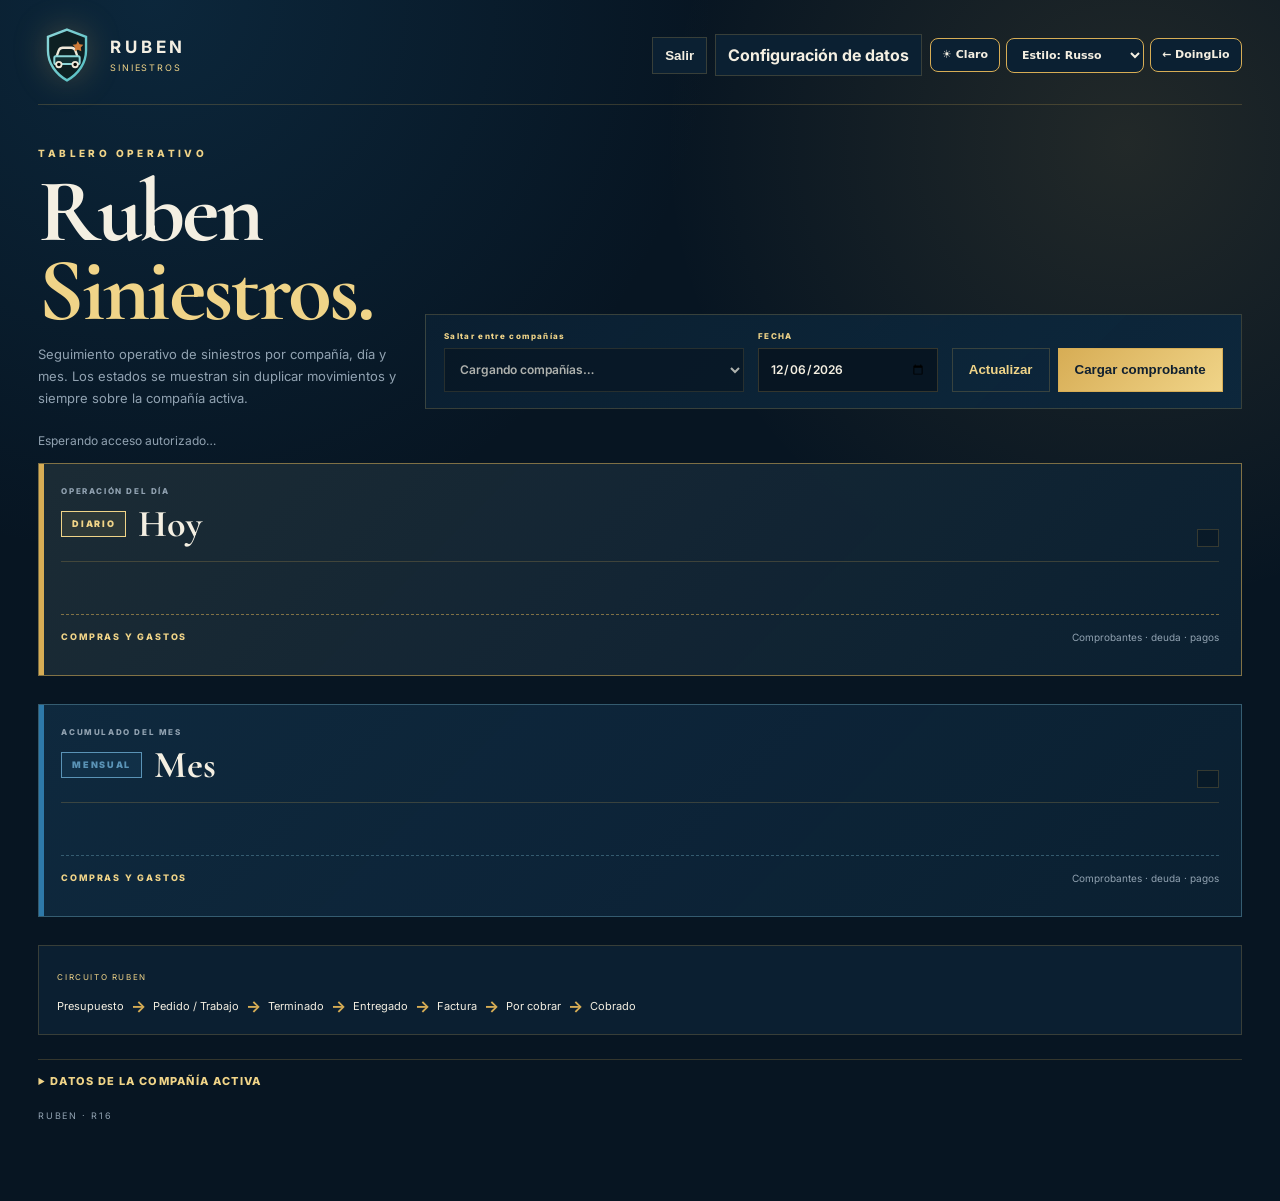
==== commit a3ca726f: "R17: guardar impuestos completos en orden de compra" ====
--- a/index.html
+++ b/index.html
@@ -160,9 +160,9 @@
 @media(max-width:700px){.filters{grid-template-columns:1fr}.filter-actions{grid-column:auto;display:grid;grid-template-columns:1fr 1fr}.filter-actions .refresh{width:100%}.metrics{grid-template-columns:1fr}.company-data{grid-template-columns:1fr 1fr}.top{align-items:flex-start}.hero h1{font-size:60px}}
 @media(max-width:460px){.company-data{grid-template-columns:1fr}.wrap{width:min(94vw,100%)}.period{padding:16px}.period-head{align-items:flex-start;flex-direction:column}.period-date{width:100%}}
 </style>
-<link rel="stylesheet" href="theme.css?v=016&h=18">
-<script src="theme.js?v=016&h=18" defer></script>
-<script type="module" src="ruben-auth.js?v=016&h=18"></script>
+<link rel="stylesheet" href="theme.css?v=017&h=18">
+<script src="theme.js?v=017&h=18" defer></script>
+<script type="module" src="ruben-auth.js?v=017&h=18"></script>
 </head>
 <body>
 <div class="wrap" id="ruben-app">
@@ -1360,7 +1360,7 @@
         const base=pedidoRef
           ? 'El comprobante ya estaba cargado. Lo asocié también al pedido '+pedidoRef+'.'
           : 'El comprobante ya estaba cargado. No se duplicó.';
-        const poMsg=po?.skipped?po.message:(po?.existing?' Orden '+po.purchase_order_name+' ya existía.':' Orden '+po?.purchase_order_name+' creada con '+Number(po?.item_count||0)+' línea(s).');
+        const poMsg=po?.skipped?po.message:(po?.existing?' Orden '+po.purchase_order_name+' ya existía.':' Orden '+po?.purchase_order_name+' creada con '+Number(po?.item_count||0)+' línea(s) y '+Number(po?.tax_count||0)+' impuesto(s).');
         setInvoiceStatus(base+' '+poMsg,po?.skipped?'bad':'ok');
         return;
       }
@@ -1393,7 +1393,7 @@
       const base=pedidoRef
         ? 'Comprobante guardado y asociado al pedido '+pedidoRef+'.'
         : 'Comprobante guardado.';
-      const poMsg=po?.skipped?po.message:(po?.existing?' Orden '+po.purchase_order_name+' ya existía.':' Orden '+po?.purchase_order_name+' creada con '+Number(po?.item_count||0)+' línea(s).');
+      const poMsg=po?.skipped?po.message:(po?.existing?' Orden '+po.purchase_order_name+' ya existía.':' Orden '+po?.purchase_order_name+' creada con '+Number(po?.item_count||0)+' línea(s) y '+Number(po?.tax_count||0)+' impuesto(s).');
       setInvoiceStatus(base+' '+poMsg,po?.skipped?'bad':'ok');
     }catch(error){
       if(insertedId)await sb.from('ruben_invoice_uploads').delete().eq('id',insertedId);
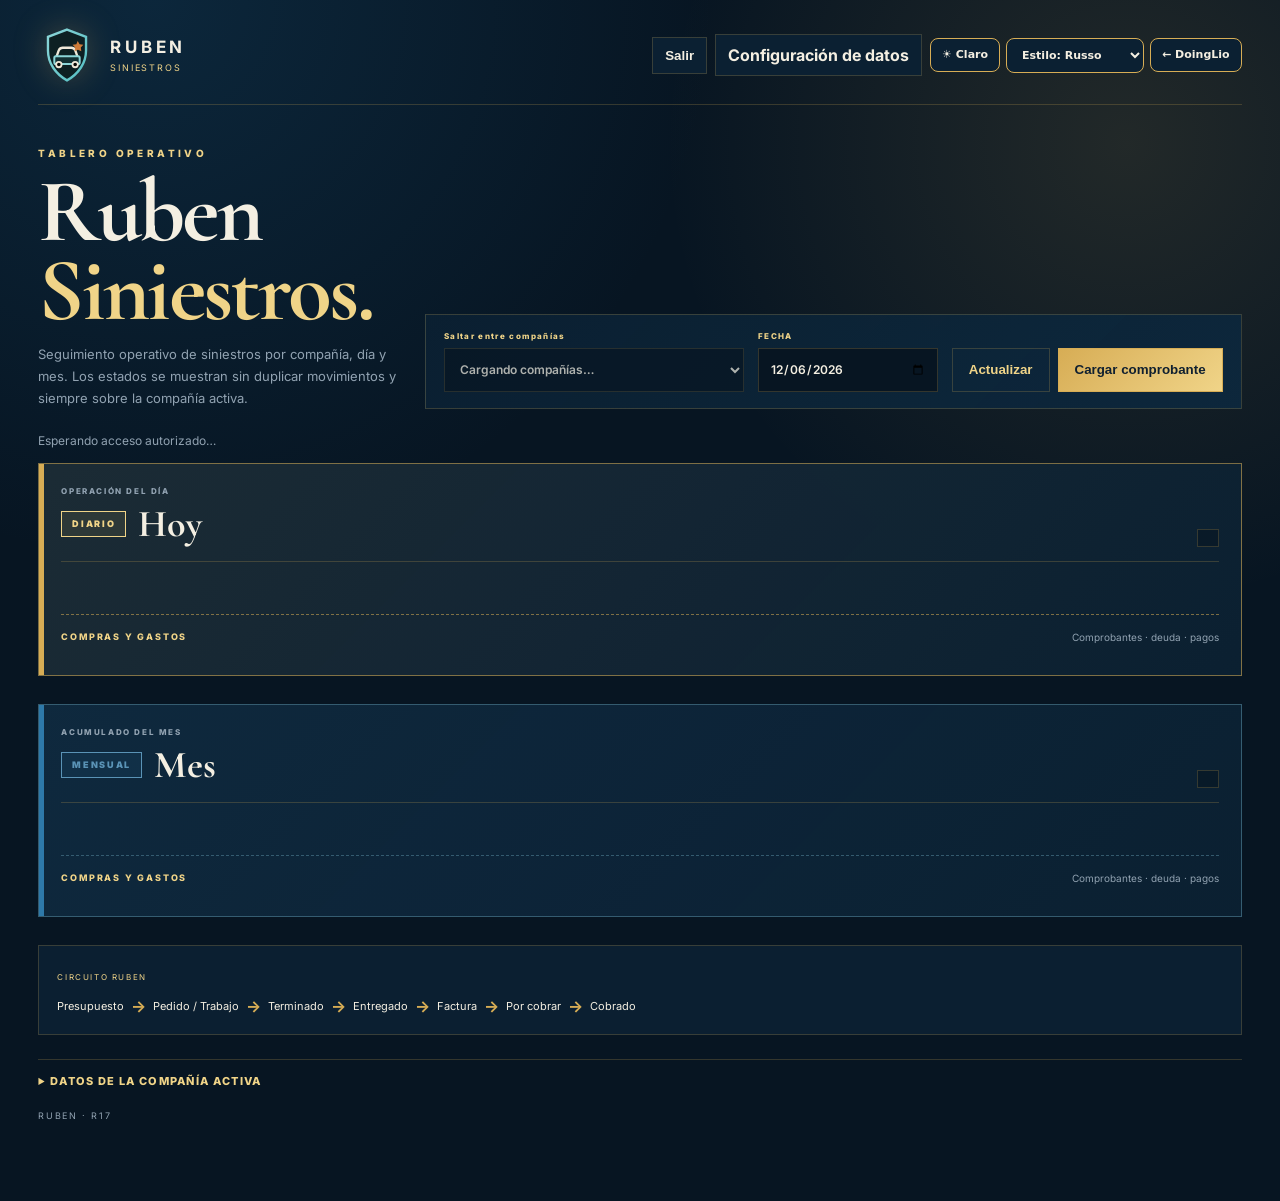
==== commit 99df075a: "R18: agregar sumatorias y control de totales del comprobante" ====
--- a/index.html
+++ b/index.html
@@ -121,6 +121,9 @@
 .invoice-field label{display:block;color:var(--gold2);font-size:8px;letter-spacing:.12em;margin-bottom:5px;text-transform:uppercase}
 .invoice-field input,.invoice-correction textarea{width:100%;border:1px solid var(--line);background:var(--panel);color:var(--ink);padding:10px;font:500 11px Inter}
 .invoice-items{width:100%;border-collapse:collapse;font-size:10px}.invoice-items th,.invoice-items td{border-bottom:1px solid var(--line);padding:7px}.invoice-items th{color:var(--gold2);text-align:left;background:var(--panel2)}.invoice-items input{width:100%;min-width:80px;border:1px solid var(--line);background:var(--panel);color:var(--ink);padding:7px;font-size:10px}
+.invoice-items tfoot td{background:var(--panel2);color:var(--gold2);font-weight:900;border-top:2px solid var(--gold);white-space:nowrap}.invoice-total-row td:nth-last-child(-n+2){text-align:right}
+.invoice-control-totals{display:grid;grid-template-columns:repeat(5,minmax(120px,1fr));gap:8px;margin-top:10px}.invoice-control-totals>div{border:1px solid var(--line);background:var(--panel);padding:9px 10px}.invoice-control-totals small{display:block;color:var(--muted);font-size:8px;letter-spacing:.09em;text-transform:uppercase;margin-bottom:5px}.invoice-control-totals b{font-size:12px}.invoice-control-totals .ok{color:var(--good)}.invoice-control-totals .bad{color:var(--bad)}
+@media(max-width:900px){.invoice-control-totals{grid-template-columns:repeat(2,minmax(0,1fr))}}
 .invoice-correction{margin-top:16px;padding-top:14px;border-top:1px solid var(--line)}.invoice-correction label{display:block;color:var(--gold2);font-size:9px;font-weight:800;margin-bottom:7px}
 .invoice-correction-actions,.invoice-save-actions{display:flex;gap:8px;justify-content:flex-end;margin-top:10px;flex-wrap:wrap}
 .invoice-order-btn{margin-top:7px;border:1px solid var(--gold);background:transparent;color:var(--gold2);padding:6px 8px;font-size:9px;font-weight:800;cursor:pointer}
@@ -160,9 +163,9 @@
 @media(max-width:700px){.filters{grid-template-columns:1fr}.filter-actions{grid-column:auto;display:grid;grid-template-columns:1fr 1fr}.filter-actions .refresh{width:100%}.metrics{grid-template-columns:1fr}.company-data{grid-template-columns:1fr 1fr}.top{align-items:flex-start}.hero h1{font-size:60px}}
 @media(max-width:460px){.company-data{grid-template-columns:1fr}.wrap{width:min(94vw,100%)}.period{padding:16px}.period-head{align-items:flex-start;flex-direction:column}.period-date{width:100%}}
 </style>
-<link rel="stylesheet" href="theme.css?v=017&h=18">
-<script src="theme.js?v=017&h=18" defer></script>
-<script type="module" src="ruben-auth.js?v=017&h=18"></script>
+<link rel="stylesheet" href="theme.css?v=018&h=19">
+<script src="theme.js?v=018&h=19" defer></script>
+<script type="module" src="ruben-auth.js?v=018&h=19"></script>
 </head>
 <body>
 <div class="wrap" id="ruben-app">
@@ -290,7 +293,23 @@
                   <table class="invoice-items">
                     <thead><tr><th>Código</th><th>Producto / concepto</th><th>ID producto</th><th>Cantidad</th><th>Unidad</th><th>P.Unit original</th><th>Desc.</th><th>P.Unit final</th><th>IVA</th><th>Importe</th></tr></thead>
                     <tbody id="invoice-items"></tbody>
+                    <tfoot id="invoice-items-totals">
+                      <tr class="invoice-total-row">
+                        <td colspan="3">SUMATORIAS</td>
+                        <td id="invoice-total-qty">0</td>
+                        <td colspan="4"></td>
+                        <td id="invoice-total-iva">$ 0,00</td>
+                        <td id="invoice-total-net">$ 0,00</td>
+                      </tr>
+                    </tfoot>
                   </table>
+                  <div id="invoice-control-totals" class="invoice-control-totals">
+                    <div><small>Neto líneas</small><b id="invoice-control-net">$ 0,00</b></div>
+                    <div><small>IVA líneas</small><b id="invoice-control-iva">$ 0,00</b></div>
+                    <div><small>Total líneas</small><b id="invoice-control-total">$ 0,00</b></div>
+                    <div><small>Total comprobante</small><b id="invoice-control-document">$ 0,00</b></div>
+                    <div><small>Diferencia</small><b id="invoice-control-difference">$ 0,00</b></div>
+                  </div>
                 </div>
                 <div class="invoice-correction">
                   <label for="invoice-correction">PEDIR UNA CORRECCIÓN</label>
@@ -413,6 +432,14 @@
   const invoicePreview=document.getElementById('invoice-preview');
   const invoiceFields=document.getElementById('invoice-fields');
   const invoiceItems=document.getElementById('invoice-items');
+  const invoiceTotalQty=document.getElementById('invoice-total-qty');
+  const invoiceTotalIva=document.getElementById('invoice-total-iva');
+  const invoiceTotalNet=document.getElementById('invoice-total-net');
+  const invoiceControlNet=document.getElementById('invoice-control-net');
+  const invoiceControlIva=document.getElementById('invoice-control-iva');
+  const invoiceControlTotal=document.getElementById('invoice-control-total');
+  const invoiceControlDocument=document.getElementById('invoice-control-document');
+  const invoiceControlDifference=document.getElementById('invoice-control-difference');
   const invoiceDocumentPreview=document.getElementById('invoice-document-preview');
   const invoiceDocumentContent=document.getElementById('invoice-document-content');
   const invoiceDocumentFile=document.getElementById('invoice-document-file');
@@ -1137,6 +1164,41 @@
     finally{productCreateSave.disabled=false}
   });
 
+  function recalculateInvoiceTotals(){
+    const rows=Array.from(invoiceItems.querySelectorAll('tr'));
+    let qty=0,net=0,iva=0;
+    for(const tr of rows){
+      const val=key=>parseInvoiceNumber(tr.querySelector('[data-item-field="'+key+'"]')?.value);
+      const q=val('cantidad');
+      const unit=val('precio_unitario');
+      const rate=val('iva_alicuota');
+      let amount=val('importe');
+      if(!amount && q && unit)amount=q*unit;
+      qty+=q;
+      net+=amount;
+      iva+=amount*rate/100;
+    }
+    qty=Math.round(qty*10000)/10000;
+    net=Math.round(net*100)/100;
+    iva=Math.round(iva*100)/100;
+    const linesTotal=Math.round((net+iva)*100)/100;
+    const data=collectInvoicePreview();
+    const documentNet=parseInvoiceNumber(data.subtotal_gravado)||parseInvoiceNumber(data.subtotal);
+    const documentIva=parseInvoiceNumber(data.total_iva);
+    const documentTotal=parseInvoiceNumber(data.total)||(documentNet+documentIva);
+    const diff=Math.round((linesTotal-documentTotal)*100)/100;
+    invoiceTotalQty.textContent=qty.toLocaleString('es-AR',{maximumFractionDigits:4});
+    invoiceTotalNet.textContent='$ '+invoiceNumber(net);
+    invoiceTotalIva.textContent='$ '+invoiceNumber(iva);
+    invoiceControlNet.textContent='$ '+invoiceNumber(net);
+    invoiceControlIva.textContent='$ '+invoiceNumber(iva);
+    invoiceControlTotal.textContent='$ '+invoiceNumber(linesTotal);
+    invoiceControlDocument.textContent='$ '+invoiceNumber(documentTotal);
+    invoiceControlDifference.textContent='$ '+invoiceNumber(diff);
+    invoiceControlDifference.classList.toggle('ok',Math.abs(diff)<0.02);
+    invoiceControlDifference.classList.toggle('bad',Math.abs(diff)>=0.02);
+  }
+
   function renderInvoicePreview(data){
     invoiceFields.innerHTML='';invoiceItems.innerHTML='';
     const isTransfer=String(data?.categoria_comprobante||'').toUpperCase()==='TRANSFERENCIA';
@@ -1174,7 +1236,14 @@
     });
     invoicePreview.hidden=false;
     invoiceDocumentPreview.hidden=!invoiceUploadState.file;
-  }
+    recalculateInvoiceTotals();
+  }
+  invoiceItems.addEventListener('input',()=>{
+    recalculateInvoiceTotals();
+  });
+  invoiceFields.addEventListener('input',()=>{
+    recalculateInvoiceTotals();
+  });
   invoiceItems.addEventListener('click',e=>{
     const edit=e.target.closest('[data-edit-product]');
     if(edit){openProductEdit(Number(edit.dataset.editProduct));return}
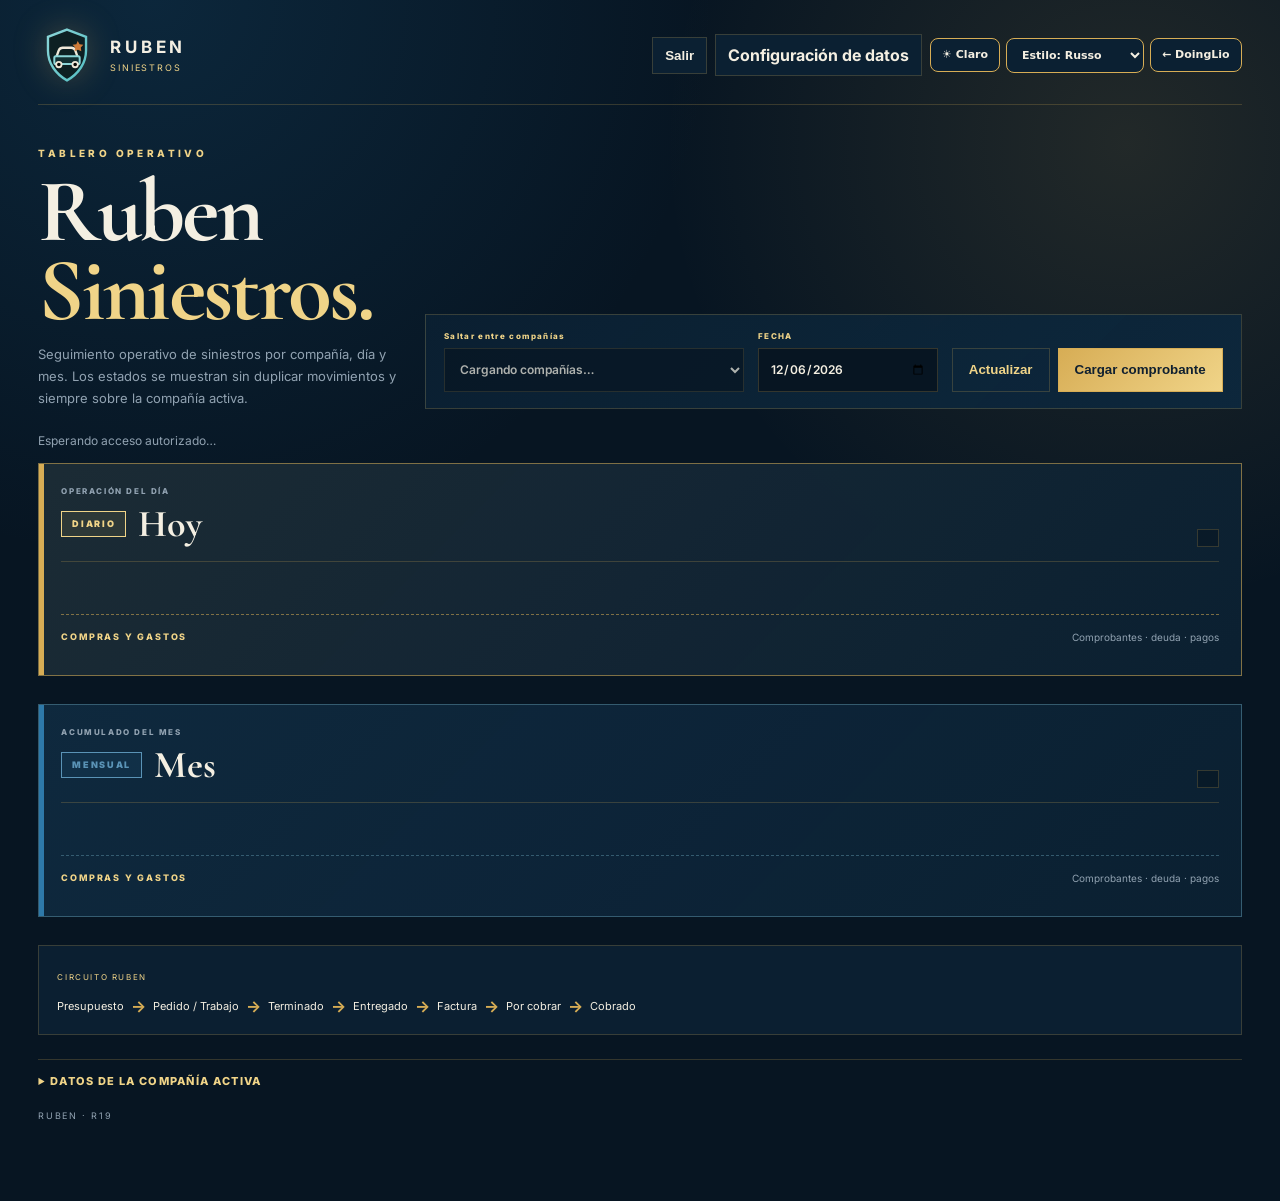
==== commit 6429f612: "R19: mostrar ficha del producto e IVA de ventas y compras" ====
--- a/index.html
+++ b/index.html
@@ -134,6 +134,7 @@
 .invoice-items .price-original{color:var(--muted)}
 .invoice-items .price-final{border-color:color-mix(in srgb,var(--good) 50%,var(--line));font-weight:800}
 .invoice-items .discount-cell{min-width:78px;color:var(--gold2);font-weight:800;text-align:right}
+.product-extra-grid{display:grid;grid-template-columns:repeat(2,minmax(0,1fr));gap:10px;margin:16px 0}.product-extra-grid>div{border:1px solid var(--line);background:var(--panel);padding:12px;min-width:0}.product-extra-grid small,.product-image-label{display:block;color:var(--gold2);font-size:10px;margin-bottom:8px}.product-extra-grid b{font-size:12px;overflow-wrap:anywhere}.product-detail-image{display:block;max-width:100%;width:160px;height:160px;object-fit:contain;margin:10px 0}@media(max-width:600px){.product-extra-grid{grid-template-columns:1fr}}
 .product-create-modal{z-index:23000}
 .product-create-card{width:min(760px,96vw);max-height:92vh;overflow:auto;border:1px solid var(--gold);background:var(--bg);box-shadow:0 35px 120px #000d}
 .product-create-body{padding:18px}
@@ -163,9 +164,9 @@
 @media(max-width:700px){.filters{grid-template-columns:1fr}.filter-actions{grid-column:auto;display:grid;grid-template-columns:1fr 1fr}.filter-actions .refresh{width:100%}.metrics{grid-template-columns:1fr}.company-data{grid-template-columns:1fr 1fr}.top{align-items:flex-start}.hero h1{font-size:60px}}
 @media(max-width:460px){.company-data{grid-template-columns:1fr}.wrap{width:min(94vw,100%)}.period{padding:16px}.period-head{align-items:flex-start;flex-direction:column}.period-date{width:100%}}
 </style>
-<link rel="stylesheet" href="theme.css?v=018&h=19">
-<script src="theme.js?v=018&h=19" defer></script>
-<script type="module" src="ruben-auth.js?v=018&h=19"></script>
+<link rel="stylesheet" href="theme.css?v=019&h=19">
+<script src="theme.js?v=019&h=19" defer></script>
+<script type="module" src="ruben-auth.js?v=019&h=19"></script>
 </head>
 <body>
 <div class="wrap" id="ruben-app">
@@ -363,7 +364,7 @@
               <input id="product-create-type" type="number" value="3">
             </div>
             <div class="product-create-field wide">
-              <label for="product-create-name">Nombre en Products</label>
+              <label for="product-create-name">Nombre del producto</label>
               <input id="product-create-name" type="text">
             </div>
             <div class="product-create-field">
@@ -375,15 +376,15 @@
               <select id="product-create-uom"></select>
             </div>
             <div class="product-create-field">
-              <label for="product-create-standard">Costo / StandardPrice</label>
+              <label for="product-create-standard">Precio de costo</label>
               <input id="product-create-standard" type="number" min="0" step="0.0001">
             </div>
             <div class="product-create-field">
-              <label for="product-create-unit">UnitPrice</label>
+              <label for="product-create-unit">Precio unitario</label>
               <input id="product-create-unit" type="number" min="0" step="0.0001">
             </div>
             <div class="product-create-field">
-              <label for="product-create-list">ListPrice</label>
+              <label for="product-create-list">Precio de venta</label>
               <input id="product-create-list" type="number" min="0" step="0.0001" value="0">
             </div>
             <div class="product-create-field">
@@ -397,6 +398,7 @@
             <label><input id="product-create-expense" type="checkbox"> Gasto</label>
             <label><input id="product-create-active" type="checkbox" checked> Activo</label>
           </div>
+          <section id="product-create-details" aria-label="Datos e impuestos del producto" hidden></section>
           <div id="product-create-status" class="product-create-status"></div>
           <div class="product-create-actions">
             <button id="product-create-cancel" class="invoice-btn secondary" type="button">Cancelar</button>
@@ -406,6 +408,7 @@
       </section>
     </div>
 
+<script src="product-details.js?v=019"></script>
 <script>
 (function(){
   const select=document.getElementById('company-select');
@@ -697,33 +700,30 @@
     table.appendChild(tbody);return table;
   }
 
-  function showProductDetail(product,invoiceItem){
-    modalKicker.textContent='PRODUCTO · '+safe(product.product_id);
+  async function showProductDetail(product,invoiceItem){
+    const id=Number(product.product_id);
+    modalKicker.textContent='PRODUCTO · '+safe(id);
     modalTitle.textContent=safe(product.producto);
-    modalStatus.textContent='Producto vinculado desde '+safe(invoiceItem?.comprobante);
+    modalStatus.textContent='Leyendo la ficha del producto…';
     detailTable.hidden=true;detailExtra.hidden=false;detailExtra.innerHTML='';
     const sheet=document.createElement('section');sheet.className='product-sheet';
     const back=document.createElement('button');back.type='button';back.className='detail-back';
     const fromOrder=norm(invoiceItem?.estado)==='pedido';
     back.textContent=fromOrder?'← Volver al pedido':'← Volver a la factura';
     back.addEventListener('click',()=>fromOrder?openSalesOrder(invoiceItem):openSalesInvoice(invoiceItem));
-    sheet.appendChild(back);
-    const title=document.createElement('h4');title.textContent=safe(product.producto);sheet.appendChild(title);
-    const summary=document.createElement('div');summary.className='invoice-summary';
-    appendInfo(summary,'Product ID',safe(product.product_id));
-    appendInfo(summary,'Activo',product.activo===true?'Sí':product.activo===false?'No':'—');
-    appendInfo(summary,'Vendible',product.vendible===true?'Sí':product.vendible===false?'No':'—');
-    appendInfo(summary,'Comprable',product.comprable===true?'Sí':product.comprable===false?'No':'—');
-    appendInfo(summary,'Gasto',product.es_gasto===true?'Sí':product.es_gasto===false?'No':'—');
-    appendInfo(summary,'Precio lista',money(product.precio_lista));
-    appendInfo(summary,'Costo estándar',money(product.costo_estandar));
-    appendInfo(summary,'Margen',product.margen==null?'—':Number(product.margen).toLocaleString('es-AR',{maximumFractionDigits:2})+'%');
-    appendInfo(summary,'Categoría',safe(product.categoria||product.category_id));
-    appendInfo(summary,'Unidad',safe(product.unidad_medida));
-    appendInfo(summary,'Cantidad factura',String(Number(product.cantidad||0)));
-    appendInfo(summary,'Precio factura',money(product.precio_unitario));
-    sheet.appendChild(summary);
-    detailExtra.appendChild(sheet);
+    sheet.appendChild(back);detailExtra.appendChild(sheet);
+    try{
+      const data=await invokeRubenAction('get_product',{product_id:id});
+      if(!sheet.isConnected)return;
+      const p=data.product;
+      const title=document.createElement('h4');title.textContent=p.name;sheet.appendChild(title);
+      const summary=document.createElement('div');summary.className='invoice-summary';
+      const yes=v=>v===true?'Sí':v===false?'No':'No disponible';
+      for(const [label,value] of [['ID',p.id],['Nombre',p.name],['Activo',yes(p.active)],['Vendible',yes(p.sale_ok)],['Comprable',yes(p.purchase_ok)],['Puede ser gasto',yes(p.can_be_expensed)],['Tipo',Number(p.type)===3?'Producto':p.type],['Categoría',p.category_name],['Unidad de medida',p.uom_name],['Precio de venta',p.list_price==null?'No disponible':money(p.list_price)],['Precio unitario',p.unit_price==null?'No disponible':money(p.unit_price)],['Precio de costo',p.standard_price==null?'No disponible':money(p.standard_price)],['Margen (%)',p.margin==null?'No disponible':Number(p.margin).toLocaleString('es-AR',{minimumFractionDigits:2,maximumFractionDigits:2})+' %']])appendInfo(summary,label,safe(value));
+      sheet.appendChild(summary);
+      const extras=document.createElement('section');window.RubenProductDetails.render(extras,p);sheet.appendChild(extras);
+      modalStatus.textContent='Producto vinculado desde '+safe(invoiceItem?.comprobante);
+    }catch(error){if(sheet.isConnected)modalStatus.textContent='No pude leer la ficha: '+(error.message||error)}
   }
 
   function openSalesOrder(item){
@@ -1025,10 +1025,12 @@
     productCreateModal.hidden=true;
     productCreateState.index=-1;
     productCreateState.mode='create';
+    document.getElementById('product-create-details').hidden=true;
     productCreateState.productId=null;
     productCreateTitle.textContent='Agregar producto';
     productCreateKicker.textContent='PRODUCTS · ALTA';
     productCreateSave.textContent='Guardar producto';
+    productCreateSave.disabled=false;
     setProductCreateStatus('');
   }
   async function invokeRubenAction(action,payload={}){
@@ -1049,9 +1051,10 @@
     }
     return null;
   };
-  function fillProductSelect(selectEl,value){
+  function fillProductSelect(selectEl,value,name){
     const v=String(value??'');
-    if(v&&Array.from(selectEl.options).some(o=>o.value===v))selectEl.value=v;
+    if(v&&!Array.from(selectEl.options).some(o=>o.value===v)){const option=document.createElement('option');option.value=v;option.textContent=String(name||('ID '+v));selectEl.appendChild(option)}
+    selectEl.value=v;
   }
   async function prepareProductCatalog(){
     const catalog=await loadProductCatalog();
@@ -1073,11 +1076,14 @@
     productCreateKicker.textContent='PRODUCTS · CONSULTA / EDICIÓN';
     productCreateSave.textContent='Guardar cambios';
     productCreateCode.value=String(item.codigo||'');
+    const extras=document.getElementById('product-create-details');extras.hidden=false;extras.textContent='Leyendo impuestos y datos del producto…';
+    productCreateSave.disabled=true;
     setProductCreateStatus('Leyendo el producto real desde PostgreSQL…');
     try{
       await prepareProductCatalog();
       const data=await invokeRubenAction('get_product',{product_id:productId});
       const p=data?.product||{};
+      window.RubenProductDetails.render(extras,p);
       productCreateName.value=String(productValue(p,'Name','name','product_name')||item.product_name||item.descripcion||'');
       productCreateType.value=String(productValue(p,'type','Type','product_type')??3);
       productCreateStandard.value=String(productValue(p,'StandardPrice','standardPrice','standard_price')??0);
@@ -1088,8 +1094,9 @@
       productCreatePurchase.checked=Boolean(productValue(p,'PurchaseOK','purchaseOK','purchase_ok')??true);
       productCreateExpense.checked=Boolean(productValue(p,'CanBeExpensed','canBeExpensed','can_be_expensed')??false);
       productCreateActive.checked=Boolean(productValue(p,'Active','active')??true);
-      fillProductSelect(productCreateCategory,productValue(p,'CategoryID','categoryID','category_id'));
-      fillProductSelect(productCreateUom,productValue(p,'ProductUnitOfMeasureID','productUnitOfMeasureID','uom_id'));
+      fillProductSelect(productCreateCategory,productValue(p,'CategoryID','categoryID','category_id'),p.category_name);
+      fillProductSelect(productCreateUom,productValue(p,'ProductUnitOfMeasureID','productUnitOfMeasureID','uom_id'),p.uom_name);
+      productCreateSave.disabled=false;
       setProductCreateStatus('Producto cargado. Podés revisar y modificar sus datos.','ok');
       productCreateName.focus();
     }catch(error){
@@ -1102,11 +1109,13 @@
     if(!item)return;
     productCreateState.index=index;
     productCreateState.mode='create';
+    document.getElementById('product-create-details').hidden=true;
     productCreateState.productId=null;
     productCreateModal.hidden=false;
     productCreateTitle.textContent='Agregar producto';
     productCreateKicker.textContent='PRODUCTS · ALTA';
     productCreateSave.textContent='Guardar producto';
+    productCreateSave.disabled=false;
     setProductCreateStatus('Cargando categorías y unidades…');
     try{
       const catalog=await prepareProductCatalog();
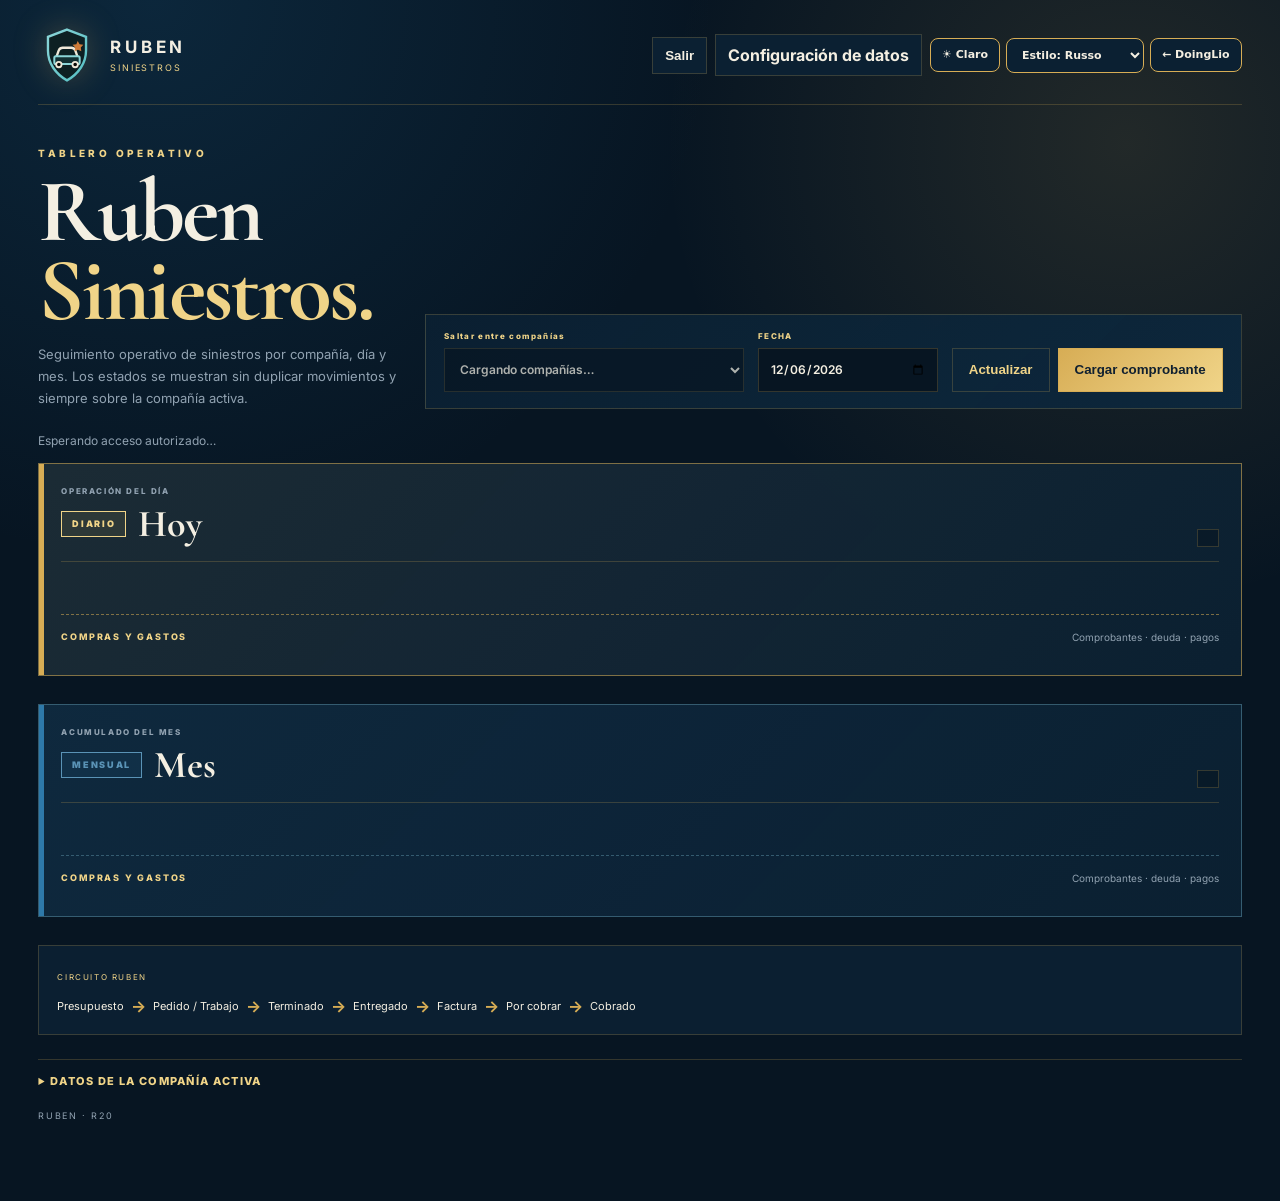
==== commit 552f8026: "R20: unidades e IVA en líneas, costo por código y margen de venta" ====
--- a/index.html
+++ b/index.html
@@ -120,7 +120,7 @@
 .invoice-fields{display:grid;grid-template-columns:repeat(4,minmax(0,1fr));gap:10px;margin:0 0 14px}
 .invoice-field label{display:block;color:var(--gold2);font-size:8px;letter-spacing:.12em;margin-bottom:5px;text-transform:uppercase}
 .invoice-field input,.invoice-correction textarea{width:100%;border:1px solid var(--line);background:var(--panel);color:var(--ink);padding:10px;font:500 11px Inter}
-.invoice-items{width:100%;border-collapse:collapse;font-size:10px}.invoice-items th,.invoice-items td{border-bottom:1px solid var(--line);padding:7px}.invoice-items th{color:var(--gold2);text-align:left;background:var(--panel2)}.invoice-items input{width:100%;min-width:80px;border:1px solid var(--line);background:var(--panel);color:var(--ink);padding:7px;font-size:10px}
+.invoice-items{width:100%;border-collapse:collapse;font-size:10px}.invoice-items th,.invoice-items td{border-bottom:1px solid var(--line);padding:7px}.invoice-items th{color:var(--gold2);text-align:left;background:var(--panel2)}.invoice-items select{width:100%;min-width:100px;border:1px solid var(--line);background:var(--panel);color:var(--ink);padding:7px;font-size:10px}.invoice-code-btn{width:100%;border:1px solid var(--gold);background:var(--panel2);color:var(--gold2);padding:7px;font-size:10px;font-weight:800;cursor:pointer}.invoice-code-edit{margin-top:5px;font-size:9px!important}.invoice-items input{width:100%;min-width:80px;border:1px solid var(--line);background:var(--panel);color:var(--ink);padding:7px;font-size:10px}
 .invoice-items tfoot td{background:var(--panel2);color:var(--gold2);font-weight:900;border-top:2px solid var(--gold);white-space:nowrap}.invoice-total-row td:nth-last-child(-n+2){text-align:right}
 .invoice-control-totals{display:grid;grid-template-columns:repeat(5,minmax(120px,1fr));gap:8px;margin-top:10px}.invoice-control-totals>div{border:1px solid var(--line);background:var(--panel);padding:9px 10px}.invoice-control-totals small{display:block;color:var(--muted);font-size:8px;letter-spacing:.09em;text-transform:uppercase;margin-bottom:5px}.invoice-control-totals b{font-size:12px}.invoice-control-totals .ok{color:var(--good)}.invoice-control-totals .bad{color:var(--bad)}
 @media(max-width:900px){.invoice-control-totals{grid-template-columns:repeat(2,minmax(0,1fr))}}
@@ -164,9 +164,9 @@
 @media(max-width:700px){.filters{grid-template-columns:1fr}.filter-actions{grid-column:auto;display:grid;grid-template-columns:1fr 1fr}.filter-actions .refresh{width:100%}.metrics{grid-template-columns:1fr}.company-data{grid-template-columns:1fr 1fr}.top{align-items:flex-start}.hero h1{font-size:60px}}
 @media(max-width:460px){.company-data{grid-template-columns:1fr}.wrap{width:min(94vw,100%)}.period{padding:16px}.period-head{align-items:flex-start;flex-direction:column}.period-date{width:100%}}
 </style>
-<link rel="stylesheet" href="theme.css?v=019&h=19">
-<script src="theme.js?v=019&h=19" defer></script>
-<script type="module" src="ruben-auth.js?v=019&h=19"></script>
+<link rel="stylesheet" href="theme.css?v=020&h=19">
+<script src="theme.js?v=020&h=19" defer></script>
+<script type="module" src="ruben-auth.js?v=020&h=19"></script>
 </head>
 <body>
 <div class="wrap" id="ruben-app">
@@ -361,7 +361,7 @@
             </div>
             <div class="product-create-field">
               <label for="product-create-type">Tipo</label>
-              <input id="product-create-type" type="number" value="3">
+              <select id="product-create-type"><option value="1">Consumible</option><option value="2">Servicio</option><option value="3" selected>Producto</option></select>
             </div>
             <div class="product-create-field wide">
               <label for="product-create-name">Nombre del producto</label>
@@ -392,6 +392,10 @@
               <input id="product-create-margin" type="number" step="0.01" value="0">
             </div>
           </div>
+          <div class="product-create-grid" style="margin-top:12px">
+            <div class="product-create-field"><label for="product-sale-taxes">Impuestos de cliente / IVA ventas</label><select id="product-sale-taxes" multiple size="3" style="height:auto"></select></div>
+            <div class="product-create-field"><label for="product-purchase-taxes">Impuestos de proveedor / IVA compras</label><select id="product-purchase-taxes" multiple size="3" style="height:auto"></select></div>
+          </div>
           <div class="product-create-checks">
             <label><input id="product-create-sale" type="checkbox" checked> Venta</label>
             <label><input id="product-create-purchase" type="checkbox" checked> Compra</label>
@@ -408,7 +412,8 @@
       </section>
     </div>
 
-<script src="product-details.js?v=019"></script>
+<script src="product-details.js?v=020"></script>
+<script src="invoice-line-catalog.js?v=020"></script>
 <script>
 (function(){
   const select=document.getElementById('company-select');
@@ -472,6 +477,8 @@
   const productCreateActive=document.getElementById('product-create-active');
   let invoiceUploadState={pedidoRef:'',file:null,dataUrl:'',previewUrl:'',initialExtracted:null,current:null};
   let productCreateState={index:-1,catalog:null,mode:'create',productId:null};
+  const productSaleTaxes=document.getElementById('product-sale-taxes');
+  const productPurchaseTaxes=document.getElementById('product-purchase-taxes');
   let companies=[];
 
   const fields={
@@ -1018,7 +1025,7 @@
   async function loadProductCatalog(){
     if(productCreateState.catalog)return productCreateState.catalog;
     const data=await window.RubenAuth.invoke('product_catalog');
-    productCreateState.catalog={categories:Array.isArray(data.categories)?data.categories:[],uoms:Array.isArray(data.uoms)?data.uoms:[]};
+    productCreateState.catalog={categories:Array.isArray(data.categories)?data.categories:[],uoms:Array.isArray(data.uoms)?data.uoms:[],taxes:Array.isArray(data.taxes)?data.taxes:[]};
     return productCreateState.catalog;
   }
   function closeProductCreate(){
@@ -1056,6 +1063,20 @@
     if(v&&!Array.from(selectEl.options).some(o=>o.value===v)){const option=document.createElement('option');option.value=v;option.textContent=String(name||('ID '+v));selectEl.appendChild(option)}
     selectEl.value=v;
   }
+  function fillProductTaxes(element,scope,selected=[]){
+    const ids=new Set(selected.map(t=>Number(t.id)));element.replaceChildren();
+    const values=(productCreateState.catalog?.taxes||[]).filter(t=>Number(t.scope)===scope);
+    for(const t of selected){if(!values.some(x=>Number(x.id)===Number(t.id)))values.push({...t,scope})}
+    for(const t of values){const o=document.createElement('option');o.value=String(t.id);o.textContent=String(t.name);o.dataset.tax=JSON.stringify(t);o.selected=ids.has(Number(t.id));element.append(o)}
+  }
+  function selectedTaxes(element){return Array.from(element.selectedOptions).map(o=>JSON.parse(o.dataset.tax))}
+  function recalculateProductPrice(){
+    const result=window.RubenLineCatalog.price(parseInvoiceNumber(productCreateList.value),parseInvoiceNumber(productCreateStandard.value),selectedTaxes(productSaleTaxes));
+    productCreateUnit.value=String(result.unit);productCreateMargin.value=result.margin.toFixed(2);
+  }
+  productCreateList.addEventListener('input',recalculateProductPrice);
+  productCreateStandard.addEventListener('input',recalculateProductPrice);
+  productSaleTaxes.addEventListener('change',recalculateProductPrice);
   async function prepareProductCatalog(){
     const catalog=await loadProductCatalog();
     productCreateCategory.innerHTML='';productCreateUom.innerHTML='';
@@ -1083,6 +1104,8 @@
       await prepareProductCatalog();
       const data=await invokeRubenAction('get_product',{product_id:productId});
       const p=data?.product||{};
+      fillProductTaxes(productSaleTaxes,1,p.sale_taxes||[]);
+      fillProductTaxes(productPurchaseTaxes,2,p.purchase_taxes||[]);
       window.RubenProductDetails.render(extras,p);
       productCreateName.value=String(productValue(p,'Name','name','product_name')||item.product_name||item.descripcion||'');
       productCreateType.value=String(productValue(p,'type','Type','product_type')??3);
@@ -1119,16 +1142,19 @@
     setProductCreateStatus('Cargando categorías y unidades…');
     try{
       const catalog=await prepareProductCatalog();
+      fillProductTaxes(productSaleTaxes,1);
+      fillProductTaxes(productPurchaseTaxes,2,catalog.taxes.filter(t=>Number(t.id)===Number(item.tax_id)));
       if(catalog.categories.some(c=>Number(c.id)===1))productCreateCategory.value='1';
-      if(catalog.uoms.some(u=>Number(u.id)===1))productCreateUom.value='1';
+      if(item.uom_id)fillProductSelect(productCreateUom,item.uom_id,item.unidad);else productCreateUom.value='';
       const code=String(item.codigo||'').trim(),desc=String(item.descripcion||'').trim();
       productCreateCode.value=code;
       productCreateName.value=code&&desc&&!desc.toLowerCase().includes(code.toLowerCase())?(desc+' '+code):desc||code;
-      const finalPrice=parseInvoiceNumber(item.precio_unitario_final||item.precio_unitario);
+      const finalPrice=parseInvoiceNumber(item.precio_unitario);
       productCreateStandard.value=finalPrice?String(finalPrice):'0';
       productCreateUnit.value=finalPrice?String(finalPrice):'0';
       productCreateList.value='0';productCreateMargin.value='0';productCreateType.value='3';
       productCreateSale.checked=true;productCreatePurchase.checked=true;productCreateExpense.checked=false;productCreateActive.checked=true;
+      recalculateProductPrice();
       setProductCreateStatus('Revisá los datos y guardá. El costo viene del precio unitario final con el descuento prorrateado.','ok');
       productCreateName.focus();
     }catch(error){setProductCreateStatus(error.message||'No pude cargar el ABM de producto.','bad')}
@@ -1142,12 +1168,14 @@
     if(!name){setProductCreateStatus('El nombre es obligatorio.','bad');return}
     const categoryId=Number(productCreateCategory.value),uomId=Number(productCreateUom.value);
     if(!categoryId||!uomId){setProductCreateStatus('Elegí categoría y unidad.','bad');return}
+    if(Number(productCreateStandard.value)<0||Number(productCreateList.value)<0){setProductCreateStatus('Los precios no pueden ser negativos.','bad');return}
     const payload={
       name,category_id:categoryId,uom_id:uomId,
       standard_price:Number(productCreateStandard.value||0),unit_price:Number(productCreateUnit.value||0),
       list_price:Number(productCreateList.value||0),margin:Number(productCreateMargin.value||0),
       type:Number(productCreateType.value||3),sale_ok:productCreateSale.checked,purchase_ok:productCreatePurchase.checked,
-      can_be_expensed:productCreateExpense.checked,active:productCreateActive.checked
+      can_be_expensed:productCreateExpense.checked,active:productCreateActive.checked,
+      sale_tax_ids:Array.from(productSaleTaxes.selectedOptions).map(o=>Number(o.value)),purchase_tax_ids:Array.from(productPurchaseTaxes.selectedOptions).map(o=>Number(o.value))
     };
     productCreateSave.disabled=true;
     setProductCreateStatus(productCreateState.mode==='edit'?'Guardando cambios en PostgreSQL…':'Guardando producto en PostgreSQL…');
@@ -1155,7 +1183,7 @@
       let id=productCreateState.productId;
       if(productCreateState.mode==='edit'){
         if(!id)throw new Error('No se recibió el ID del producto.');
-        await invokeRubenAction('update_product',{product_id:id,...payload});
+        await window.RubenAuth.invoke('product_lookup',{items:[{mode:'update_product',product_id:id,...payload}]});
       }else{
         const data=await window.RubenAuth.invoke('create_product',payload);
         id=Number(data.product_id||0);
@@ -1163,7 +1191,10 @@
       }
       invoiceUploadState.current=collectInvoicePreview();
       const row=invoiceUploadState.current.items?.[index];
-      if(row){row.product_id=id;row.product_name=name;row.product_match_count=1;row.product_match_method=productCreateState.mode==='edit'?'updated':'created'}
+      if(row){row.unidad=productCreateUom.selectedOptions[0]?.textContent||row.unidad;row.uom_id=uomId;
+        const purchase=selectedTaxes(productPurchaseTaxes).filter(t=>Number(t.calculation_type)===1&&/iva/i.test(t.name||''));
+        if(window.RubenLineCatalog.blank(row.iva_alicuota)&&purchase.length===1){row.iva_alicuota=purchase[0].amount;row.tax_id=purchase[0].id}
+        row.product_id=id;row.product_name=name;row.product_match_count=1;row.product_match_method=productCreateState.mode==='edit'?'updated':'created'}
       renderInvoicePreview(invoiceUploadState.current);
       setInvoiceStatus(productCreateState.mode==='edit'
         ?'Producto #'+id+' actualizado y vinculado a la línea.'
@@ -1173,6 +1204,19 @@
     finally{productCreateSave.disabled=false}
   });
 
+  function productIdForItem(item){return Number(item?.product_id||0)}
+  async function updateLineCost(index,button){
+    invoiceUploadState.current=collectInvoicePreview();const item=invoiceUploadState.current?.items?.[index];if(!item)return;
+    if(!productIdForItem(item)){if(Number(item.product_match_count||0)>1){setInvoiceStatus('Hay más de un producto coincidente. Revisá el ID antes de cargar.','bad');return}openProductCreate(index);return}
+    if(window.RubenLineCatalog.blank(item.precio_unitario)){setInvoiceStatus('Falta P.Unit final.','bad');return}
+    const cost=window.RubenLineCatalog.number(item.precio_unitario);if(cost===null){setInvoiceStatus('P.Unit final no es un precio válido.','bad');return}if(cost<0){setInvoiceStatus('El costo no puede ser negativo.','bad');return}
+    button.disabled=true;setInvoiceStatus('Actualizando costo del producto #'+item.product_id+'…');
+    try{
+      const result=await window.RubenAuth.invoke('product_lookup',{items:[{mode:'update_cost',product_id:Number(item.product_id),standard_price:cost}]});
+      const p=result.matches?.[0]?.product;if(!p||Number(p.standard_price)!==cost)throw new Error('No pude verificar el costo actualizado');
+      setInvoiceStatus('Producto #'+item.product_id+': costo actualizado a $ '+invoiceNumber(cost)+'.','ok');
+    }catch(error){setInvoiceStatus(error.message||'No pude actualizar el costo.','bad')}finally{button.disabled=false}
+  }
   function recalculateInvoiceTotals(){
     const rows=Array.from(invoiceItems.querySelectorAll('tr'));
     let qty=0,net=0,iva=0;
@@ -1182,7 +1226,7 @@
       const unit=val('precio_unitario');
       const rate=val('iva_alicuota');
       let amount=val('importe');
-      if(!amount && q && unit)amount=q*unit;
+      if(!window.RubenLineCatalog.blank(tr.querySelector('[data-item-field="cantidad"]')?.value)&&!window.RubenLineCatalog.blank(tr.querySelector('[data-item-field="precio_unitario"]')?.value)){amount=Math.round(q*unit*100)/100;tr.querySelector('[data-item-field="importe"]').value=String(amount)}
       qty+=q;
       net+=amount;
       iva+=amount*rate/100;
@@ -1196,16 +1240,17 @@
     const documentIva=parseInvoiceNumber(data.total_iva);
     const documentTotal=parseInvoiceNumber(data.total)||(documentNet+documentIva);
     const diff=Math.round((linesTotal-documentTotal)*100)/100;
+    const missingIva=(data.items||[]).some(x=>window.RubenLineCatalog.blank(x.iva_alicuota));
     invoiceTotalQty.textContent=qty.toLocaleString('es-AR',{maximumFractionDigits:4});
     invoiceTotalNet.textContent='$ '+invoiceNumber(net);
-    invoiceTotalIva.textContent='$ '+invoiceNumber(iva);
+    invoiceTotalIva.textContent=missingIva?'Elegir IVA':'$ '+invoiceNumber(iva);
     invoiceControlNet.textContent='$ '+invoiceNumber(net);
-    invoiceControlIva.textContent='$ '+invoiceNumber(iva);
-    invoiceControlTotal.textContent='$ '+invoiceNumber(linesTotal);
+    invoiceControlIva.textContent=missingIva?'Pendiente':'$ '+invoiceNumber(iva);
+    invoiceControlTotal.textContent=missingIva?'Pendiente':'$ '+invoiceNumber(linesTotal);
     invoiceControlDocument.textContent='$ '+invoiceNumber(documentTotal);
-    invoiceControlDifference.textContent='$ '+invoiceNumber(diff);
-    invoiceControlDifference.classList.toggle('ok',Math.abs(diff)<0.02);
-    invoiceControlDifference.classList.toggle('bad',Math.abs(diff)>=0.02);
+    invoiceControlDifference.textContent=missingIva?'Pendiente':'$ '+invoiceNumber(diff);
+    invoiceControlDifference.classList.toggle('ok',!missingIva&&Math.abs(diff)<0.02);
+    invoiceControlDifference.classList.toggle('bad',missingIva||Math.abs(diff)>=0.02);
   }
 
   function renderInvoicePreview(data){
@@ -1222,7 +1267,8 @@
     items.forEach((item,index)=>{
       const tr=document.createElement('tr');tr.dataset.index=String(index);
       const addInput=(key,value,cls='')=>{const td=document.createElement('td'),input=document.createElement('input');input.dataset.itemField=key;input.value=String(value??'');if(cls)input.className=cls;td.appendChild(input);tr.appendChild(td);return input};
-      addInput('codigo',item?.codigo);
+      const codeInput=addInput('codigo',item?.codigo,'invoice-code-edit');
+      const codeButton=document.createElement('button');codeButton.type='button';codeButton.className='invoice-code-btn';codeButton.dataset.updateCost=String(index);codeButton.textContent=String(item.codigo||'Producto');codeButton.title=productIdForItem(item)>0?'Actualizar costo con P.Unit final':'Cargar producto con P.Unit final';codeInput.parentNode.prepend(codeButton);codeInput.setAttribute('aria-label','Corregir código');codeInput.addEventListener('input',()=>{codeButton.textContent=codeInput.value||'Producto'});
       addInput('descripcion',item?.descripcion);
       const idTd=document.createElement('td'),productId=Number(item?.product_id||0);
       if(productId>0){
@@ -1235,11 +1281,11 @@
       }
       tr.appendChild(idTd);
       addInput('cantidad',item?.cantidad);
-      addInput('unidad',item?.unidad);
+      const unitTd=document.createElement('td');unitTd.append(window.RubenLineCatalog.select('unidad',item,productCreateState.catalog||{}));tr.append(unitTd);
       addInput('precio_unitario_original',item?.precio_unitario_original||item?.precio_unitario,'price-original');
       const descTd=document.createElement('td');descTd.className='discount-cell';descTd.textContent=Number(item?.descuento_prorrateado_pct||0)>0?(Number(item.descuento_prorrateado_pct).toLocaleString('es-AR',{maximumFractionDigits:2})+'%'):'—';tr.appendChild(descTd);
       addInput('precio_unitario',item?.precio_unitario_final||item?.precio_unitario,'price-final');
-      addInput('iva_alicuota',item?.iva_alicuota);
+      const taxTd=document.createElement('td');taxTd.append(window.RubenLineCatalog.select('iva_alicuota',item,productCreateState.catalog||{}));tr.append(taxTd);
       addInput('importe',item?.importe);
       invoiceItems.appendChild(tr);
     });
@@ -1247,6 +1293,7 @@
     invoiceDocumentPreview.hidden=!invoiceUploadState.file;
     recalculateInvoiceTotals();
   }
+  invoiceItems.addEventListener('change',()=>{recalculateInvoiceTotals()});
   invoiceItems.addEventListener('input',()=>{
     recalculateInvoiceTotals();
   });
@@ -1254,6 +1301,7 @@
     recalculateInvoiceTotals();
   });
   invoiceItems.addEventListener('click',e=>{
+    const cost=e.target.closest('[data-update-cost]');if(cost){updateLineCost(Number(cost.dataset.updateCost),cost);return}
     const edit=e.target.closest('[data-edit-product]');
     if(edit){openProductEdit(Number(edit.dataset.editProduct));return}
     const btn=e.target.closest('[data-create-product]');
@@ -1265,7 +1313,8 @@
     const originalItems=Array.isArray(base.items)?base.items:[];
     base.items=Array.from(invoiceItems.querySelectorAll('tr')).map((tr,index)=>{
       const row={...(originalItems[index]||{})};
-      tr.querySelectorAll('[data-item-field]').forEach(input=>{row[input.dataset.itemField]=input.value});
+      tr.querySelectorAll('[data-item-field]').forEach(input=>{row[input.dataset.itemField]=input.value;if(input.tagName==='SELECT'){const id=Number(input.selectedOptions[0]?.dataset.id||0);row[input.dataset.itemField==='unidad'?'uom_id':'tax_id']=id||null}});
+      row.precio_unitario_final=row.precio_unitario;
       return row;
     });
     return base;
@@ -1276,12 +1325,13 @@
     const lookupItems=items.map(item=>({descripcion:String(item?.descripcion||'').trim(),codigo:String(item?.codigo||'').trim()}));
     if(!lookupItems.some(item=>item.descripcion||item.codigo))return {data,lookupError:''};
     try{
+      await loadProductCatalog();
       const lookup=await window.RubenAuth.invoke('product_lookup',{items:lookupItems});
       const matches=Array.isArray(lookup?.matches)?lookup.matches:[];
       const byIndex=new Map(matches.map(match=>[Number(match?.item_index),match]));
       data.items=items.map((item,index)=>{
         const match=byIndex.get(index),count=Number(match?.match_count||0);
-        return {...item,
+        return {...window.RubenLineCatalog.hydrate(item,match),
           product_id:count===1&&Number(match?.product_id||0)>0?Number(match.product_id):null,
           product_name:count===1?String(match?.product_name||''):'',
           product_match_method:String(match?.match_method||'not_found'),
@@ -1398,6 +1448,7 @@
     const file=invoiceUploadState.file;
     if(!sb||!file||!invoiceUploadState.current){setInvoiceStatus('Primero leé el comprobante.','bad');return}
     let confirmed=collectInvoicePreview();
+    if((confirmed.items||[]).some(x=>window.RubenLineCatalog.blank(x.unidad)||window.RubenLineCatalog.blank(x.iva_alicuota))){setInvoiceStatus('Elegí Unidad e IVA en todas las líneas antes de guardar.','bad');return}
     const verified=await enrichInvoiceProducts(confirmed,true);
     confirmed=verified.data;
     invoiceUploadState.current=confirmed;
@@ -1557,6 +1608,7 @@
     status.className='status';status.textContent='Cambiando compañía…';
     try{
       const data=await window.RubenAuth.invoke('select_company',{company_id:id});
+      productCreateState.catalog=null;
       renderCompany(data.active_company);
       await loadDashboard();
     }catch(error){
